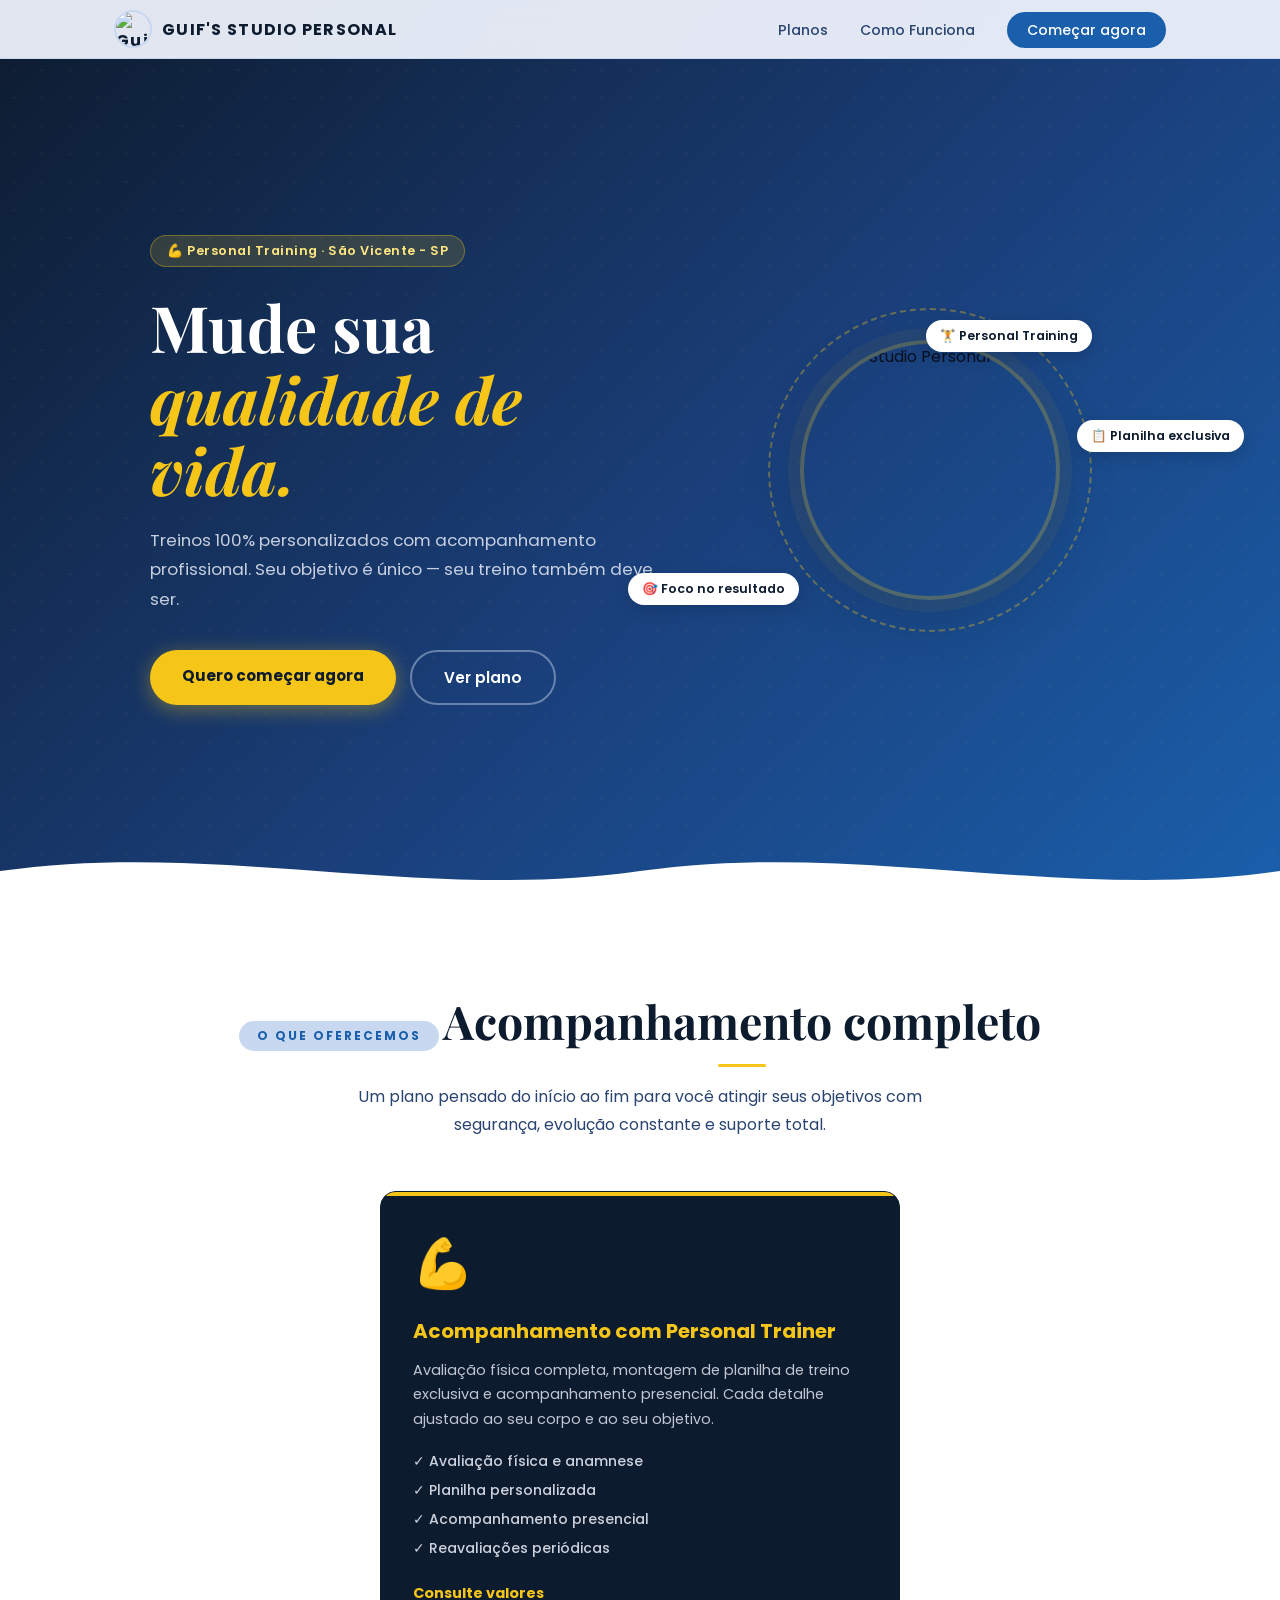
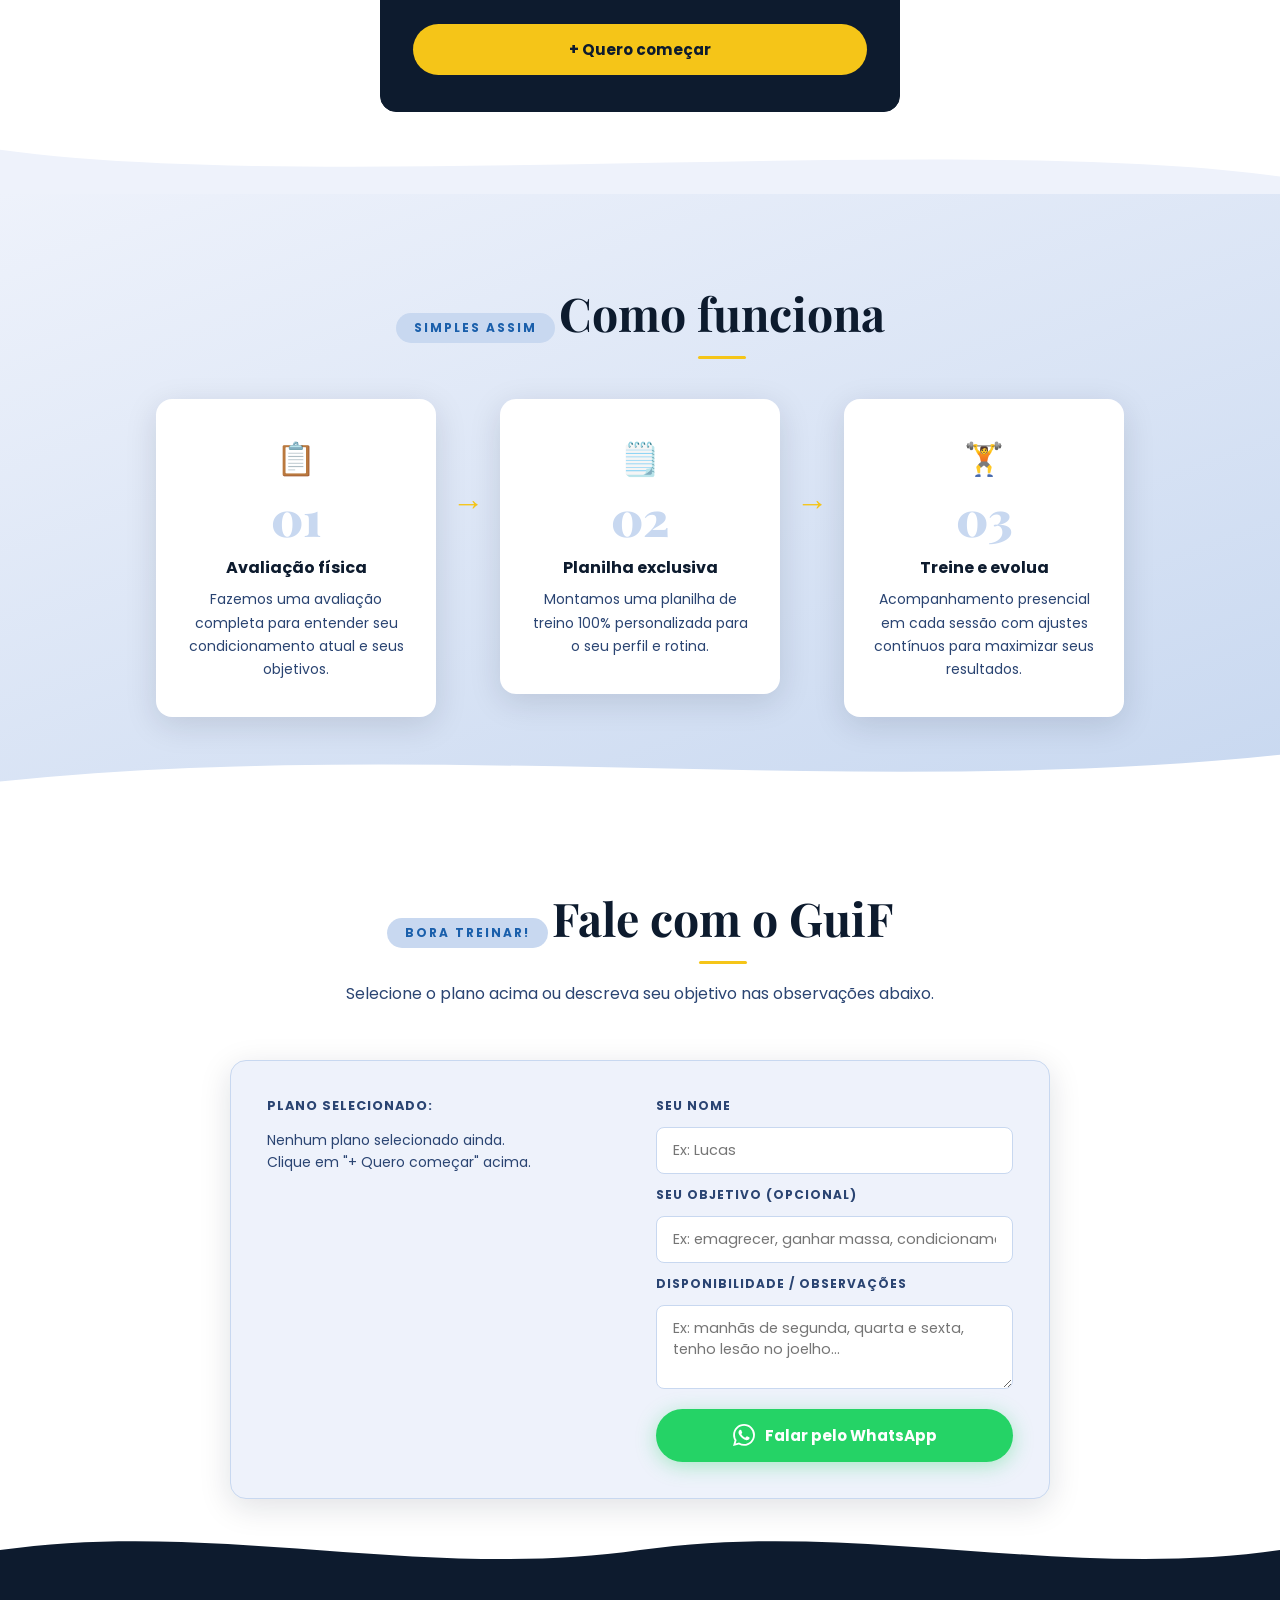
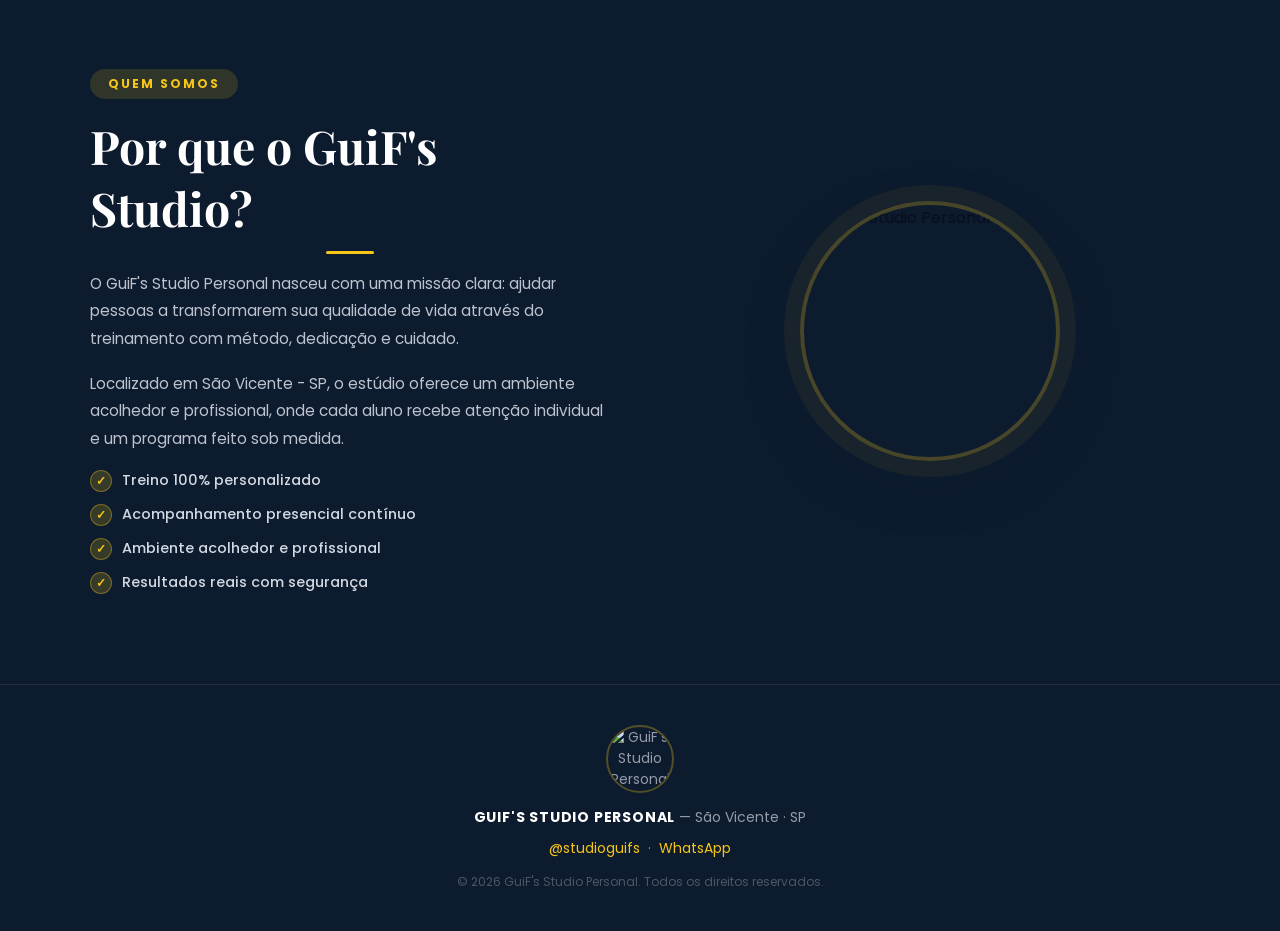
==== guifs studio personal/index.html @ 2c107b4f "Inicio do Projeto" ====
<!DOCTYPE html>
<html lang="pt-BR">
<head>
  <meta charset="UTF-8" />
  <meta name="viewport" content="width=device-width, initial-scale=1.0" />
  <title>GuiF's Studio Personal — Mude sua qualidade de vida</title>
  <link rel="icon" href="../favicon.svg" type="image/svg+xml" />
  <link rel="stylesheet" href="style.css" />
  <link rel="preconnect" href="https://fonts.googleapis.com" />
  <link rel="preconnect" href="https://fonts.gstatic.com" crossorigin />
  <link href="https://fonts.googleapis.com/css2?family=Playfair+Display:ital,wght@0,700;0,900;1,700&family=Poppins:wght@300;400;500;600;700&display=swap" rel="stylesheet" />
</head>
<body>

  <!-- NAV -->
  <nav id="navbar">
    <div class="nav-inner">
      <a href="#hero" class="logo">
        <img src="logo.png" alt="GuiF's Studio Personal" class="logo-img" />
        GUIF'S STUDIO PERSONAL
      </a>
      <ul class="nav-links" id="nav-links">
        <li><a href="#planos"     onclick="closeNav()">Planos</a></li>
        <li><a href="#como-pedir" onclick="closeNav()">Como Funciona</a></li>
        <li><a href="#pedido"     onclick="closeNav()" class="nav-cta">Começar agora</a></li>
      </ul>
      <button class="hamburger" id="hamburger" onclick="toggleNav()" aria-label="Menu">
        <span></span><span></span><span></span>
      </button>
    </div>
  </nav>
  <div class="nav-overlay" id="nav-overlay" onclick="closeNav()"></div>

  <!-- HERO -->
  <section id="hero">
    <div class="hero-dots"></div>
    <div class="hero-content">
      <span class="hero-badge">💪 Personal Training · São Vicente - SP</span>
      <h1>Mude sua<br/><em>qualidade de vida.</em></h1>
      <p>Treinos 100% personalizados com acompanhamento profissional. Seu objetivo é único — seu treino também deve ser.</p>
      <div class="hero-btns">
        <a href="#pedido" class="btn-primary">Quero começar agora</a>
        <a href="#planos" class="btn-secondary">Ver plano</a>
      </div>
    </div>
    <div class="hero-visual">
      <div class="hero-logo-wrap">
        <div class="hero-logo-ring"></div>
        <img src="logo.png" alt="GuiF's Studio Personal" class="hero-logo" />
        <span class="float-tag f1">🏋️ Personal Training</span>
        <span class="float-tag f2">📋 Planilha exclusiva</span>
        <span class="float-tag f3">🎯 Foco no resultado</span>
      </div>
    </div>
    <div class="section-wave">
      <svg viewBox="0 0 1440 70" preserveAspectRatio="none" xmlns="http://www.w3.org/2000/svg">
        <path d="M0,35 C240,0 480,70 720,35 C960,0 1200,70 1440,35 L1440,70 L0,70 Z" fill="#ffffff"/>
      </svg>
    </div>
  </section>

  <!-- PLANO -->
  <section id="planos">
    <div class="section-inner">
      <span class="section-label reveal">O que oferecemos</span>
      <h2 class="reveal">Acompanhamento completo</h2>
      <p class="section-sub reveal">Um plano pensado do início ao fim para você atingir seus objetivos com segurança, evolução constante e suporte total.</p>
      <div class="cards-grid">

        <div class="flavor-card destaque reveal" data-plano="Acompanhamento com Personal Trainer">
          <div class="card-icon">💪</div>
          <h3>Acompanhamento com Personal Trainer</h3>
          <p>Avaliação física completa, montagem de planilha de treino exclusiva e acompanhamento presencial. Cada detalhe ajustado ao seu corpo e ao seu objetivo.</p>
          <ul class="card-features">
            <li>✓ Avaliação física e anamnese</li>
            <li>✓ Planilha personalizada</li>
            <li>✓ Acompanhamento presencial</li>
            <li>✓ Reavaliações periódicas</li>
          </ul>
          <span class="price">Consulte valores</span>
          <button class="add-to-order" onclick="addPlano('Acompanhamento com Personal Trainer')">+ Quero começar</button>
        </div>

      </div>
    </div>
    <div class="section-wave">
      <svg viewBox="0 0 1440 70" preserveAspectRatio="none" xmlns="http://www.w3.org/2000/svg">
        <path d="M0,20 C360,70 1080,0 1440,50 L1440,70 L0,70 Z" fill="#eef2fb"/>
      </svg>
    </div>
  </section>

  <!-- COMO FUNCIONA -->
  <section id="como-pedir">
    <div class="section-inner">
      <span class="section-label reveal">Simples assim</span>
      <h2 class="reveal">Como funciona</h2>
      <div class="steps">
        <div class="step reveal">
          <div class="step-emoji">📋</div>
          <div class="step-number">01</div>
          <h4>Avaliação física</h4>
          <p>Fazemos uma avaliação completa para entender seu condicionamento atual e seus objetivos.</p>
        </div>
        <div class="step-arrow reveal">→</div>
        <div class="step reveal">
          <div class="step-emoji">🗒️</div>
          <div class="step-number">02</div>
          <h4>Planilha exclusiva</h4>
          <p>Montamos uma planilha de treino 100% personalizada para o seu perfil e rotina.</p>
        </div>
        <div class="step-arrow reveal">→</div>
        <div class="step reveal">
          <div class="step-emoji">🏋️</div>
          <div class="step-number">03</div>
          <h4>Treine e evolua</h4>
          <p>Acompanhamento presencial em cada sessão com ajustes contínuos para maximizar seus resultados.</p>
        </div>
      </div>
    </div>
    <div class="section-wave">
      <svg viewBox="0 0 1440 70" preserveAspectRatio="none" xmlns="http://www.w3.org/2000/svg">
        <path d="M0,50 C480,0 960,70 1440,20 L1440,70 L0,70 Z" fill="#ffffff"/>
      </svg>
    </div>
  </section>

  <!-- AGENDAMENTO -->
  <section id="pedido">
    <div class="section-inner">
      <span class="section-label reveal">Bora treinar!</span>
      <h2 class="reveal">Fale com o GuiF</h2>
      <p class="section-sub reveal">Selecione o plano acima ou descreva seu objetivo nas observações abaixo.</p>

      <div class="order-box reveal">
        <div id="order-list-wrap">
          <h4>Plano selecionado:</h4>
          <ul id="order-list">
            <li class="empty-msg">Nenhum plano selecionado ainda.<br/>Clique em "+ Quero começar" acima.</li>
          </ul>
          <button id="clear-order" onclick="clearOrder()" style="display:none;">🗑 Limpar seleção</button>
        </div>

        <div class="order-form">
          <label for="customer-name">Seu nome</label>
          <input type="text" id="customer-name" placeholder="Ex: Lucas" />

          <label for="objetivo-info">Seu objetivo (opcional)</label>
          <input type="text" id="objetivo-info" placeholder="Ex: emagrecer, ganhar massa, condicionamento…" />

          <label for="obs">Disponibilidade / Observações</label>
          <textarea id="obs" placeholder="Ex: manhãs de segunda, quarta e sexta, tenho lesão no joelho…"></textarea>

          <button class="btn-whatsapp" onclick="sendWhatsApp()">
            <svg viewBox="0 0 24 24" fill="currentColor" width="22" height="22"><path d="M17.472 14.382c-.297-.149-1.758-.867-2.03-.967-.273-.099-.471-.148-.67.15-.197.297-.767.966-.94 1.164-.173.199-.347.223-.644.075-.297-.15-1.255-.463-2.39-1.475-.883-.788-1.48-1.761-1.653-2.059-.173-.297-.018-.458.13-.606.134-.133.298-.347.446-.52.149-.174.198-.298.298-.497.099-.198.05-.371-.025-.52-.075-.149-.669-1.612-.916-2.207-.242-.579-.487-.5-.669-.51-.173-.008-.371-.01-.57-.01-.198 0-.52.074-.792.372-.272.297-1.04 1.016-1.04 2.479 0 1.462 1.065 2.875 1.213 3.074.149.198 2.096 3.2 5.077 4.487.709.306 1.262.489 1.694.625.712.227 1.36.195 1.871.118.571-.085 1.758-.719 2.006-1.413.248-.694.248-1.289.173-1.413-.074-.124-.272-.198-.57-.347m-5.421 7.403h-.004a9.87 9.87 0 01-5.031-1.378l-.361-.214-3.741.982.998-3.648-.235-.374a9.86 9.86 0 01-1.51-5.26c.001-5.45 4.436-9.884 9.888-9.884 2.64 0 5.122 1.03 6.988 2.898a9.825 9.825 0 012.893 6.994c-.003 5.45-4.437 9.884-9.885 9.884m8.413-18.297A11.815 11.815 0 0012.05 0C5.495 0 .16 5.335.157 11.892c0 2.096.547 4.142 1.588 5.945L.057 24l6.305-1.654a11.882 11.882 0 005.683 1.448h.005c6.554 0 11.89-5.335 11.893-11.893a11.821 11.821 0 00-3.48-8.413z"/></svg>
            Falar pelo WhatsApp
          </button>
        </div>
      </div>
    </div>
    <div class="section-wave">
      <svg viewBox="0 0 1440 70" preserveAspectRatio="none" xmlns="http://www.w3.org/2000/svg">
        <path d="M0,35 C240,0 480,70 720,35 C960,0 1200,70 1440,35 L1440,70 L0,70 Z" fill="#0d1b2e"/>
      </svg>
    </div>
  </section>

  <!-- SOBRE -->
  <section id="sobre">
    <div class="section-inner sobre-grid">
      <div class="sobre-text reveal">
        <span class="section-label">Quem somos</span>
        <h2>Por que o GuiF's Studio?</h2>
        <p>O GuiF's Studio Personal nasceu com uma missão clara: ajudar pessoas a transformarem sua qualidade de vida através do treinamento com método, dedicação e cuidado.</p>
        <p>Localizado em São Vicente - SP, o estúdio oferece um ambiente acolhedor e profissional, onde cada aluno recebe atenção individual e um programa feito sob medida.</p>
        <ul class="vantagens">
          <li><span class="check">✓</span> Treino 100% personalizado</li>
          <li><span class="check">✓</span> Acompanhamento presencial contínuo</li>
          <li><span class="check">✓</span> Ambiente acolhedor e profissional</li>
          <li><span class="check">✓</span> Resultados reais com segurança</li>
        </ul>
      </div>
      <div class="sobre-visual reveal">
        <img src="logo.png" alt="GuiF's Studio Personal" class="sobre-logo" />
      </div>
    </div>
  </section>

  <!-- FOOTER -->
  <footer>
    <img src="logo.png" alt="GuiF's Studio Personal" class="footer-logo" />
    <p><strong>GUIF'S STUDIO PERSONAL</strong> — São Vicente · SP</p>
    <p>
      <a href="https://instagram.com/studioguifs" target="_blank">@studioguifs</a>
      &nbsp;·&nbsp;
      <a href="https://wa.me/5513991690440" target="_blank">WhatsApp</a>
    </p>
    <p class="footer-tiny">© 2026 GuiF's Studio Personal. Todos os direitos reservados.</p>
  </footer>

  <!-- TOAST -->
  <div id="toast" class="toast"></div>

  <!-- FLOATING WHATSAPP -->
  <a class="fab-whatsapp" href="https://wa.me/5513991690440" target="_blank" id="fab" aria-label="Fale pelo WhatsApp">
    <svg viewBox="0 0 24 24" fill="currentColor" width="28" height="28"><path d="M17.472 14.382c-.297-.149-1.758-.867-2.03-.967-.273-.099-.471-.148-.67.15-.197.297-.767.966-.94 1.164-.173.199-.347.223-.644.075-.297-.15-1.255-.463-2.39-1.475-.883-.788-1.48-1.761-1.653-2.059-.173-.297-.018-.458.13-.606.134-.133.298-.347.446-.52.149-.174.198-.298.298-.497.099-.198.05-.371-.025-.52-.075-.149-.669-1.612-.916-2.207-.242-.579-.487-.5-.669-.51-.173-.008-.371-.01-.57-.01-.198 0-.52.074-.792.372-.272.297-1.04 1.016-1.04 2.479 0 1.462 1.065 2.875 1.213 3.074.149.198 2.096 3.2 5.077 4.487.709.306 1.262.489 1.694.625.712.227 1.36.195 1.871.118.571-.085 1.758-.719 2.006-1.413.248-.694.248-1.289.173-1.413-.074-.124-.272-.198-.57-.347m-5.421 7.403h-.004a9.87 9.87 0 01-5.031-1.378l-.361-.214-3.741.982.998-3.648-.235-.374a9.86 9.86 0 01-1.51-5.26c.001-5.45 4.436-9.884 9.888-9.884 2.64 0 5.122 1.03 6.988 2.898a9.825 9.825 0 012.893 6.994c-.003 5.45-4.437 9.884-9.885 9.884m8.413-18.297A11.815 11.815 0 0012.05 0C5.495 0 .16 5.335.157 11.892c0 2.096.547 4.142 1.588 5.945L.057 24l6.305-1.654a11.882 11.882 0 005.683 1.448h.005c6.554 0 11.89-5.335 11.893-11.893a11.821 11.821 0 00-3.48-8.413z"/></svg>
    <span>Começar agora</span>
  </a>

  <script src="script.js"></script>
</body>
</html>
---- guifs studio personal/style.css ----
/* ===== RESET & BASE ===== */
*, *::before, *::after { box-sizing: border-box; margin: 0; padding: 0; }

:root {
  /* Paleta GuiF's Studio Personal — navy escuro + azul médio + dourado */
  --brand-dark:   #0d1b2e;
  --brand-mid:    #1a5fab;
  --brand-light:  #2e82d4;
  --caramel:      #f5c518;   /* dourado/amarelo do logo */
  --sand:         #c8d8f0;
  --sand-light:   #eef2fb;
  --sand-warm:    #b0c8e8;
  --white:        #ffffff;
  --text:         #080f1e;
  --text-soft:    #2a4472;
  --gold:         #f5c518;

  --radius:       16px;
  --radius-sm:    8px;
  --shadow:       0 8px 32px rgba(13,27,46,.13);
  --shadow-hover: 0 20px 56px rgba(13,27,46,.22);
  --transition:   .25s ease;
}

html { scroll-behavior: smooth; }

body {
  font-family: 'Poppins', sans-serif;
  background: var(--sand-light);
  color: var(--text);
  overflow-x: hidden;
}

::-webkit-scrollbar { width: 6px; }
::-webkit-scrollbar-track { background: var(--sand); }
::-webkit-scrollbar-thumb { background: var(--brand-mid); border-radius: 99px; }

/* ===== SCROLL REVEAL ===== */
.reveal {
  opacity: 0;
  transform: translateY(28px);
  transition: opacity .65s ease, transform .65s ease;
}
.reveal.visible { opacity: 1; transform: translateY(0); }

/* ===== NAV ===== */
#navbar {
  position: fixed; top: 0; left: 0; right: 0; z-index: 200;
  background: rgba(238,242,251,.95);
  backdrop-filter: blur(14px);
  border-bottom: 1px solid var(--sand);
  transition: box-shadow var(--transition);
}
#navbar.scrolled { box-shadow: var(--shadow); }
.nav-inner {
  max-width: 1100px; margin: 0 auto;
  padding: 10px 24px;
  display: flex; align-items: center; justify-content: space-between;
}
.logo {
  font-family: 'Poppins', sans-serif;
  font-size: 1rem; font-weight: 700; letter-spacing: .08em;
  color: var(--brand-dark); text-decoration: none;
  display: flex; align-items: center; gap: 10px;
}
.logo-img {
  width: 38px; height: 38px; border-radius: 50%; object-fit: cover;
  border: 2px solid var(--sand); flex-shrink: 0;
}
.nav-links {
  list-style: none; display: flex; gap: 32px; align-items: center;
}
.nav-links a {
  text-decoration: none; color: var(--text-soft);
  font-size: .88rem; font-weight: 500;
  transition: color var(--transition);
}
.nav-links a:hover { color: var(--brand-dark); }
.nav-cta {
  background: var(--brand-mid) !important;
  color: var(--white) !important;
  padding: 8px 20px; border-radius: 99px;
  transition: background var(--transition) !important;
}
.nav-cta:hover { background: var(--brand-dark) !important; }

.hamburger {
  display: none; flex-direction: column; gap: 5px;
  background: none; border: none; cursor: pointer; padding: 4px;
}
.hamburger span {
  display: block; width: 24px; height: 2px;
  background: var(--brand-dark); border-radius: 2px;
  transition: transform .3s ease, opacity .3s ease;
}
.nav-open .hamburger span:nth-child(1) { transform: translateY(7px) rotate(45deg); }
.nav-open .hamburger span:nth-child(2) { opacity: 0; }
.nav-open .hamburger span:nth-child(3) { transform: translateY(-7px) rotate(-45deg); }

.nav-overlay {
  display: none; position: fixed; inset: 0; z-index: 150;
  background: rgba(13,27,46,.45); backdrop-filter: blur(2px);
}
.nav-open .nav-overlay { display: block; }

@media (max-width: 680px) {
  .hamburger { display: flex; }
  .nav-links {
    position: fixed; top: 62px; right: 0; bottom: 0;
    width: min(280px, 80vw);
    background: var(--sand-light);
    flex-direction: column; gap: 0; align-items: stretch;
    padding: 16px 0; z-index: 160;
    transform: translateX(100%);
    transition: transform .3s ease;
    box-shadow: -8px 0 32px rgba(13,27,46,.18);
  }
  .nav-open .nav-links { transform: translateX(0); }
  .nav-links li a {
    display: block; padding: 16px 28px;
    border-bottom: 1px solid var(--sand); font-size: 1rem;
  }
  .nav-links li:last-child a {
    margin: 16px 24px 0; border-bottom: none;
    border-radius: 99px; text-align: center; padding: 12px 20px;
  }
}

/* ===== HERO ===== */
#hero {
  position: relative; min-height: 100vh;
  background: linear-gradient(135deg, var(--brand-dark) 0%, #1a3f7a 55%, #1a5fab 100%);
  display: flex; align-items: center; justify-content: center;
  padding: 120px 24px 90px; gap: 60px; flex-wrap: wrap;
}
.hero-dots {
  position: absolute; inset: 0; pointer-events: none;
  background-image: radial-gradient(circle, rgba(245,197,24,.07) 1px, transparent 1px);
  background-size: 28px 28px;
}

@keyframes hero-in-up    { from { opacity:0; transform:translateY(30px); } to { opacity:1; transform:translateY(0); } }
@keyframes hero-in-right { from { opacity:0; transform:translateX(30px); } to { opacity:1; transform:translateX(0); } }

.hero-badge      { animation: hero-in-up .6s ease forwards .2s;  opacity:0; }
.hero-content h1 { animation: hero-in-up .7s ease forwards .38s; opacity:0; }
.hero-content p  { animation: hero-in-up .6s ease forwards .55s; opacity:0; }
.hero-btns       { animation: hero-in-up .6s ease forwards .7s;  opacity:0; }
.hero-logo-wrap  { animation: hero-in-right .8s ease forwards .35s; opacity:0; }

.hero-content { flex: 1; min-width: 280px; max-width: 520px; position: relative; z-index: 1; }
.hero-badge {
  display: inline-block;
  background: rgba(245,197,24,.15);
  border: 1px solid rgba(245,197,24,.35);
  color: #ffe680; font-size: .8rem; font-weight: 600;
  padding: 6px 16px; border-radius: 99px; margin-bottom: 24px; letter-spacing: .5px;
}
.hero-content h1 {
  font-family: 'Playfair Display', serif;
  font-size: clamp(2.6rem, 5vw, 4rem);
  line-height: 1.12; color: var(--white); margin-bottom: 20px;
}
.hero-content h1 em { font-style: italic; color: var(--caramel); }
.hero-content p {
  color: rgba(238,242,251,.82);
  font-size: 1.05rem; line-height: 1.75; margin-bottom: 36px;
}
.hero-btns { display: flex; flex-wrap: wrap; gap: 14px; }

.btn-primary, .btn-secondary {
  display: inline-block; padding: 14px 32px; border-radius: 99px;
  font-size: .95rem; font-weight: 600; text-decoration: none;
  cursor: pointer; transition: transform var(--transition), box-shadow var(--transition);
  white-space: nowrap;
}
.btn-primary {
  background: var(--caramel); color: var(--brand-dark);
  box-shadow: 0 4px 20px rgba(245,197,24,.4); font-weight: 700;
}
.btn-primary:hover { transform: translateY(-3px); box-shadow: 0 8px 28px rgba(245,197,24,.55); }
.btn-secondary {
  background: transparent; color: var(--white);
  border: 2px solid rgba(200,216,240,.45);
}
.btn-secondary:hover { background: rgba(200,216,240,.1); transform: translateY(-3px); }

.hero-visual { flex: 1; min-width: 260px; max-width: 400px; display: flex; justify-content: center; position: relative; z-index: 1; }
.hero-logo-wrap {
  position: relative; width: 300px; height: 300px;
  display: flex; align-items: center; justify-content: center;
}
.hero-logo-ring {
  position: absolute; inset: -12px; border-radius: 50%;
  border: 2px dashed rgba(245,197,24,.35);
  animation: spin-slow 20s linear infinite;
}
@keyframes spin-slow { to { transform: rotate(360deg); } }
.hero-logo {
  width: 260px; height: 260px; border-radius: 50%; object-fit: cover;
  border: 4px solid rgba(245,197,24,.25);
  box-shadow: 0 0 0 12px rgba(245,197,24,.05), var(--shadow-hover);
  animation: pulse-logo 4s ease-in-out infinite;
}
@keyframes pulse-logo {
  0%,100% { box-shadow: 0 0 0 12px rgba(245,197,24,.05), var(--shadow-hover); }
  50%      { box-shadow: 0 0 0 22px rgba(245,197,24,.10), var(--shadow-hover); }
}
.float-tag {
  position: absolute; background: var(--white);
  padding: 7px 14px; border-radius: 99px;
  font-size: .78rem; font-weight: 600; color: var(--brand-dark);
  box-shadow: 0 4px 16px rgba(0,0,0,.15); white-space: nowrap;
}
.f1 { top: 0px;     right: -12px;  animation: float 3s ease-in-out infinite; }
.f2 { top: 100px;   right: -164px; animation: float 3s ease-in-out infinite .8s; }
.f3 { bottom: 15px; left: -152px;  animation: float 3s ease-in-out infinite 1.6s; }
@keyframes float {
  0%,100% { transform: translateY(0); }
  50%      { transform: translateY(-8px); }
}

/* ===== WAVE ===== */
.section-wave {
  position: absolute; bottom: -2px; left: 0; right: 0;
  line-height: 0; z-index: 2; pointer-events: none;
}
.section-wave svg { display: block; width: 100%; height: calc(100% + 2px); }
#hero, #planos, #como-pedir, #pedido { position: relative; padding-bottom: 80px; }

/* ===== SECTION COMMONS ===== */
section { padding: 90px 24px; }
#hero { padding-top: 120px; }
.section-inner { max-width: 1100px; margin: 0 auto; text-align: center; }
.section-label {
  display: inline-block;
  background: var(--sand); color: var(--brand-mid);
  font-size: .75rem; font-weight: 700; letter-spacing: 2px;
  text-transform: uppercase; padding: 6px 18px;
  border-radius: 99px; margin-bottom: 16px;
}
.section-inner h2 {
  font-family: 'Playfair Display', serif;
  font-size: clamp(1.9rem, 4vw, 2.9rem);
  color: var(--brand-dark); margin-bottom: 16px; display: inline-block;
}
.section-inner h2::after {
  content: ''; display: block; height: 3px; width: 48px;
  background: var(--caramel); border-radius: 2px; margin: 12px auto 0;
}
.section-sub {
  color: var(--text-soft); font-size: 1rem;
  max-width: 600px; margin: 0 auto 52px; line-height: 1.75;
}

/* ===== PLANOS ===== */
#planos { background: var(--white); }

/* grid centralizado para card único */
.cards-grid {
  display: grid;
  grid-template-columns: min(100%, 520px);
  justify-content: center;
  gap: 24px; text-align: left;
}

.flavor-card {
  background: var(--sand-light);
  border: 1.5px solid var(--sand);
  border-radius: var(--radius);
  padding: 36px 32px; position: relative;
  transition: transform var(--transition), box-shadow var(--transition);
  cursor: default; overflow: hidden;
}
.flavor-card::before {
  content: ''; position: absolute; top: 0; left: 0; right: 0; height: 4px;
  background: var(--brand-mid);
  border-radius: var(--radius) var(--radius) 0 0;
}
.flavor-card:hover { transform: translateY(-5px); box-shadow: var(--shadow-hover); }

/* card destaque (único) */
.flavor-card.destaque {
  background: var(--brand-dark); color: var(--white);
  border-color: var(--brand-dark);
}
.flavor-card.destaque::before { background: var(--caramel); }
.flavor-card.destaque h3 { color: var(--caramel); }
.flavor-card.destaque p  { color: rgba(238,242,251,.8); }

.card-icon { font-size: 3rem; margin-bottom: 16px; display: block; }
.flavor-card h3 {
  font-size: 1.25rem; font-weight: 700;
  color: var(--brand-dark); margin-bottom: 12px;
}
.flavor-card p  { font-size: .9rem; color: var(--text-soft); line-height: 1.7; margin-bottom: 20px; }

.card-features {
  list-style: none; display: flex; flex-direction: column; gap: 8px;
  margin-bottom: 24px;
}
.card-features li {
  font-size: .875rem; font-weight: 500;
  color: rgba(238,242,251,.85);
  display: flex; align-items: center; gap: 8px;
}

.price {
  display: block; font-size: .9rem; font-weight: 700;
  color: var(--caramel); margin-bottom: 20px;
}
.add-to-order {
  background: var(--caramel); color: var(--brand-dark);
  border: none; border-radius: 99px;
  padding: 14px 28px; font-size: .95rem; font-weight: 700;
  cursor: pointer; width: 100%;
  transition: background var(--transition), transform var(--transition);
  font-family: 'Poppins', sans-serif;
}
.add-to-order:hover { background: #e0b310; transform: scale(1.02); }

/* ===== COMO FUNCIONA ===== */
#como-pedir {
  background: linear-gradient(160deg, var(--sand-light) 0%, var(--sand) 100%);
}
.steps {
  display: flex; align-items: flex-start; justify-content: center;
  gap: 16px; flex-wrap: wrap; margin-top: 24px;
}
.step {
  background: var(--white); border-radius: var(--radius);
  padding: 36px 28px; flex: 1; min-width: 200px; max-width: 280px;
  text-align: center; box-shadow: var(--shadow);
  transition: transform var(--transition), box-shadow var(--transition);
}
.step:hover { transform: translateY(-4px); box-shadow: var(--shadow-hover); }
.step-emoji  { font-size: 2rem; margin-bottom: 10px; }
.step-number {
  font-family: 'Playfair Display', serif;
  font-size: 3rem; font-weight: 900;
  color: var(--sand); line-height: 1; margin-bottom: 14px;
}
.step h4 { font-size: 1rem; font-weight: 700; color: var(--brand-dark); margin-bottom: 8px; }
.step p  { font-size: .875rem; color: var(--text-soft); line-height: 1.65; }
.step-arrow { font-size: 2rem; color: var(--caramel); margin-top: 80px; flex-shrink: 0; }
@media (max-width: 860px) {
  .steps { flex-direction: column; align-items: center; }
  .step  { width: 100%; max-width: 100%; }
  .step-arrow { margin: 0; transform: rotate(90deg); }
  .step-arrow.reveal { transform: translateY(28px) rotate(90deg); }
  .step-arrow.reveal.visible { transform: translateY(0) rotate(90deg); }
}

/* ===== AGENDAMENTO ===== */
#pedido { background: var(--white); }
.order-box {
  display: grid; grid-template-columns: 1fr 1fr;
  gap: 32px; text-align: left;
  background: var(--sand-light);
  border: 1.5px solid var(--sand);
  border-radius: var(--radius);
  padding: 36px; max-width: 820px; margin: 0 auto;
  box-shadow: var(--shadow);
}
@media (max-width: 680px) { .order-box { grid-template-columns: 1fr; padding: 24px; } }

#order-list-wrap h4 {
  font-size: .8rem; font-weight: 700; text-transform: uppercase;
  letter-spacing: 1px; color: var(--text-soft); margin-bottom: 14px;
}
#order-list { list-style: none; min-height: 80px; display: flex; flex-direction: column; gap: 8px; }
#order-list li.order-item {
  background: var(--white); border-radius: var(--radius-sm);
  padding: 9px 14px; font-size: .9rem; font-weight: 500; color: var(--brand-dark);
  display: flex; justify-content: space-between; align-items: center;
  border: 1px solid var(--sand);
}
#order-list li.order-item button {
  background: none; border: none; cursor: pointer;
  color: var(--brand-light); font-size: 1rem; line-height: 1; padding: 0 4px;
}
.empty-msg { color: var(--text-soft); font-size: .875rem; line-height: 1.6; }
#clear-order {
  background: none; border: 1px solid var(--sand);
  border-radius: 99px; padding: 6px 14px;
  font-size: .78rem; font-weight: 600; color: var(--text-soft);
  cursor: pointer; margin-top: 12px;
  transition: all var(--transition); font-family: 'Poppins', sans-serif;
}
#clear-order:hover { border-color: var(--caramel); color: var(--caramel); }

.order-form { display: flex; flex-direction: column; gap: 12px; }
.order-form label {
  font-size: .75rem; font-weight: 700; text-transform: uppercase;
  letter-spacing: 1px; color: var(--text-soft);
}
.order-form input, .order-form textarea {
  width: 100%; padding: 12px 16px;
  border: 1.5px solid var(--sand); border-radius: var(--radius-sm);
  background: var(--white); font-family: 'Poppins', sans-serif;
  font-size: .9rem; color: var(--text);
  transition: border-color var(--transition); resize: vertical;
}
.order-form input:focus,
.order-form textarea:focus { outline: none; border-color: var(--brand-mid); }
.order-form textarea { min-height: 84px; }
.btn-whatsapp {
  background: #25D366; color: var(--white);
  border: none; border-radius: 99px;
  padding: 15px 24px; font-size: .95rem; font-weight: 700;
  cursor: pointer; display: flex; align-items: center; justify-content: center; gap: 10px;
  margin-top: 8px; width: 100%;
  font-family: 'Poppins', sans-serif;
  box-shadow: 0 4px 20px rgba(37,211,102,.35);
  transition: background var(--transition), transform var(--transition), box-shadow var(--transition);
}
.btn-whatsapp:hover { background: #1ebe5d; transform: translateY(-2px); box-shadow: 0 8px 28px rgba(37,211,102,.45); }

/* ===== SOBRE ===== */
#sobre { background: var(--brand-dark); padding-bottom: 90px; }
.sobre-grid {
  display: grid; grid-template-columns: 1fr 1fr;
  gap: 60px; align-items: center; text-align: left;
}
@media (max-width: 680px) { .sobre-grid { grid-template-columns: 1fr; text-align: center; } }
#sobre .section-label { background: rgba(245,197,24,.15); color: var(--caramel); }
#sobre h2 { color: var(--white); }
#sobre h2::after { background: var(--caramel); }
.sobre-text p { color: rgba(238,242,251,.78); line-height: 1.8; margin-bottom: 18px; font-size: .95rem; }
.vantagens { list-style: none; display: flex; flex-direction: column; gap: 12px; margin-top: 8px; }
.vantagens li {
  color: rgba(238,242,251,.88); font-size: .9rem; font-weight: 500;
  display: flex; align-items: center; gap: 10px;
}
.check {
  display: inline-flex; align-items: center; justify-content: center;
  width: 22px; height: 22px; border-radius: 50%;
  background: rgba(245,197,24,.18); color: var(--caramel);
  font-size: .75rem; font-weight: 900; flex-shrink: 0;
  border: 1px solid rgba(245,197,24,.35);
}
.sobre-visual { display: flex; justify-content: center; }
.sobre-logo {
  width: 260px; height: 260px; border-radius: 50%; object-fit: cover;
  border: 4px solid rgba(245,197,24,.25);
  box-shadow: 0 0 0 16px rgba(245,197,24,.05), var(--shadow-hover);
}

/* ===== FOOTER ===== */
footer {
  background: var(--brand-dark);
  border-top: 1px solid rgba(200,216,240,.1);
  padding: 40px 24px; text-align: center;
  color: rgba(238,242,251,.6); font-size: .875rem;
  display: flex; flex-direction: column; align-items: center; gap: 10px;
}
.footer-logo {
  width: 68px; height: 68px; border-radius: 50%; object-fit: cover;
  border: 2px solid rgba(245,197,24,.3); margin-bottom: 4px;
}
footer strong { color: var(--white); letter-spacing: .8px; }
footer a { color: var(--caramel); text-decoration: none; transition: color var(--transition); }
footer a:hover { color: #ffe680; text-decoration: underline; }
.footer-tiny { font-size: .75rem; color: rgba(238,242,251,.28); margin-top: 4px; }

/* ===== TOAST ===== */
.toast {
  position: fixed; bottom: 100px; right: 24px; z-index: 999;
  background: var(--brand-dark); color: var(--white);
  padding: 14px 22px; border-radius: 99px;
  font-size: .875rem; font-weight: 600; box-shadow: var(--shadow-hover);
  opacity: 0; transform: translateY(16px);
  transition: opacity .3s ease, transform .3s ease; pointer-events: none;
}
.toast.show { opacity: 1; transform: translateY(0); }

/* ===== FLOATING WHATSAPP ===== */
.fab-whatsapp {
  position: fixed; bottom: 24px; right: 24px; z-index: 300;
  background: #25D366; color: var(--white);
  display: flex; align-items: center; gap: 10px;
  padding: 14px 22px; border-radius: 99px;
  text-decoration: none; font-weight: 700; font-size: .9rem;
  box-shadow: 0 6px 24px rgba(37,211,102,.45);
  opacity: 0; pointer-events: none;
  transform: translateY(20px) scale(.95);
  transition: opacity var(--transition), transform var(--transition), box-shadow var(--transition);
}
.fab-whatsapp.visible { opacity: 1; pointer-events: auto; transform: translateY(0) scale(1); }
.fab-whatsapp:hover { transform: translateY(-3px) scale(1.02); box-shadow: 0 10px 32px rgba(37,211,102,.55); }
@media (max-width: 480px) {
  .fab-whatsapp span { display: none; }
  .fab-whatsapp { padding: 14px; border-radius: 50%; }
}
@media (max-width: 900px) {
  .float-tag { display: none; }
  .hero-logo-wrap { width: 240px; height: 240px; }
  .hero-logo { width: 210px; height: 210px; }
}
@media (max-width: 620px) {
  .cards-grid { grid-template-columns: min(100%, 520px); justify-content: center; }
}
@media (max-width: 480px) {
  html { overflow-x: hidden; }
  #hero { flex-direction: column; text-align: center; padding-left: 16px; padding-right: 16px; }
  .hero-visual { display: none; }
  .hero-btns { justify-content: center; }
  .btn-primary, .btn-secondary { width: 100%; text-align: center; }
  .section-inner h2 { font-size: clamp(1.6rem, 7vw, 2rem); }
  section { padding-left: 16px; padding-right: 16px; }
  .order-box { padding: 20px; }
  .step { padding: 24px 18px; }
  .flavor-card { padding: 24px 20px; }
}
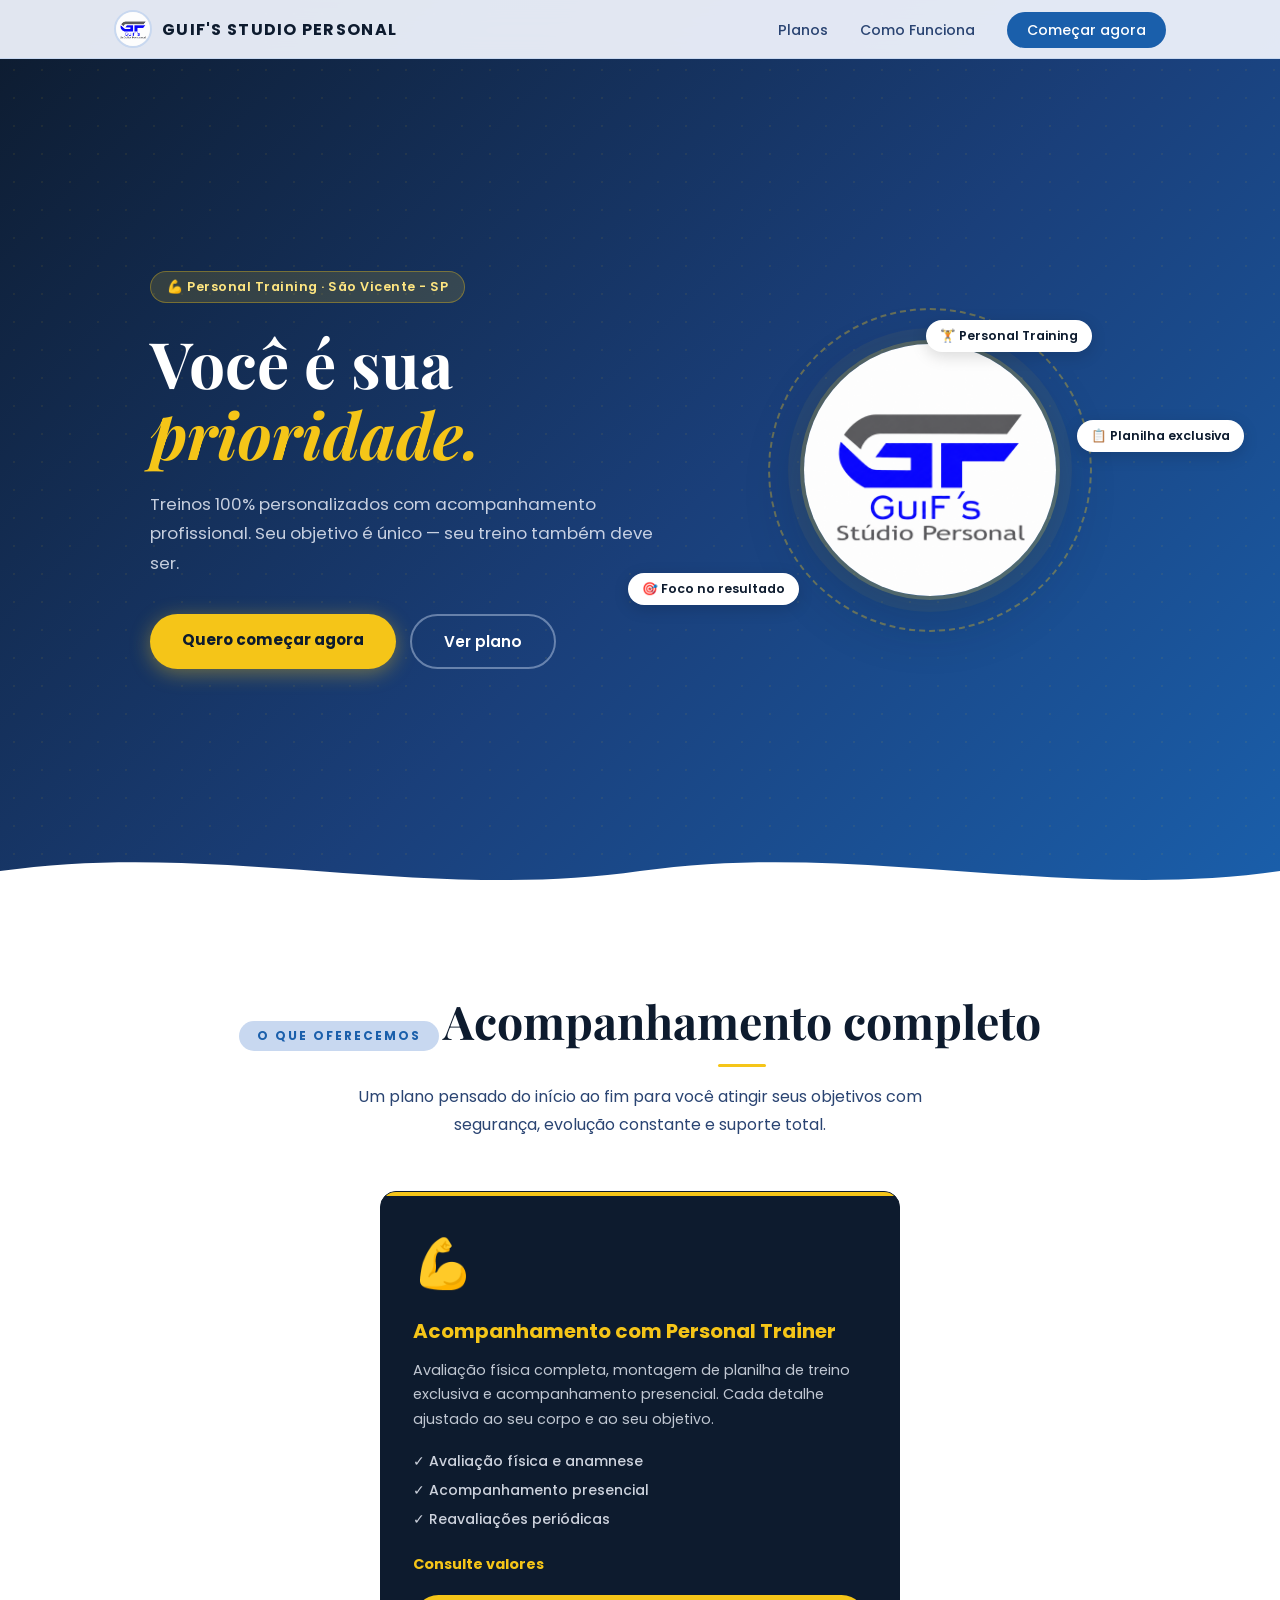
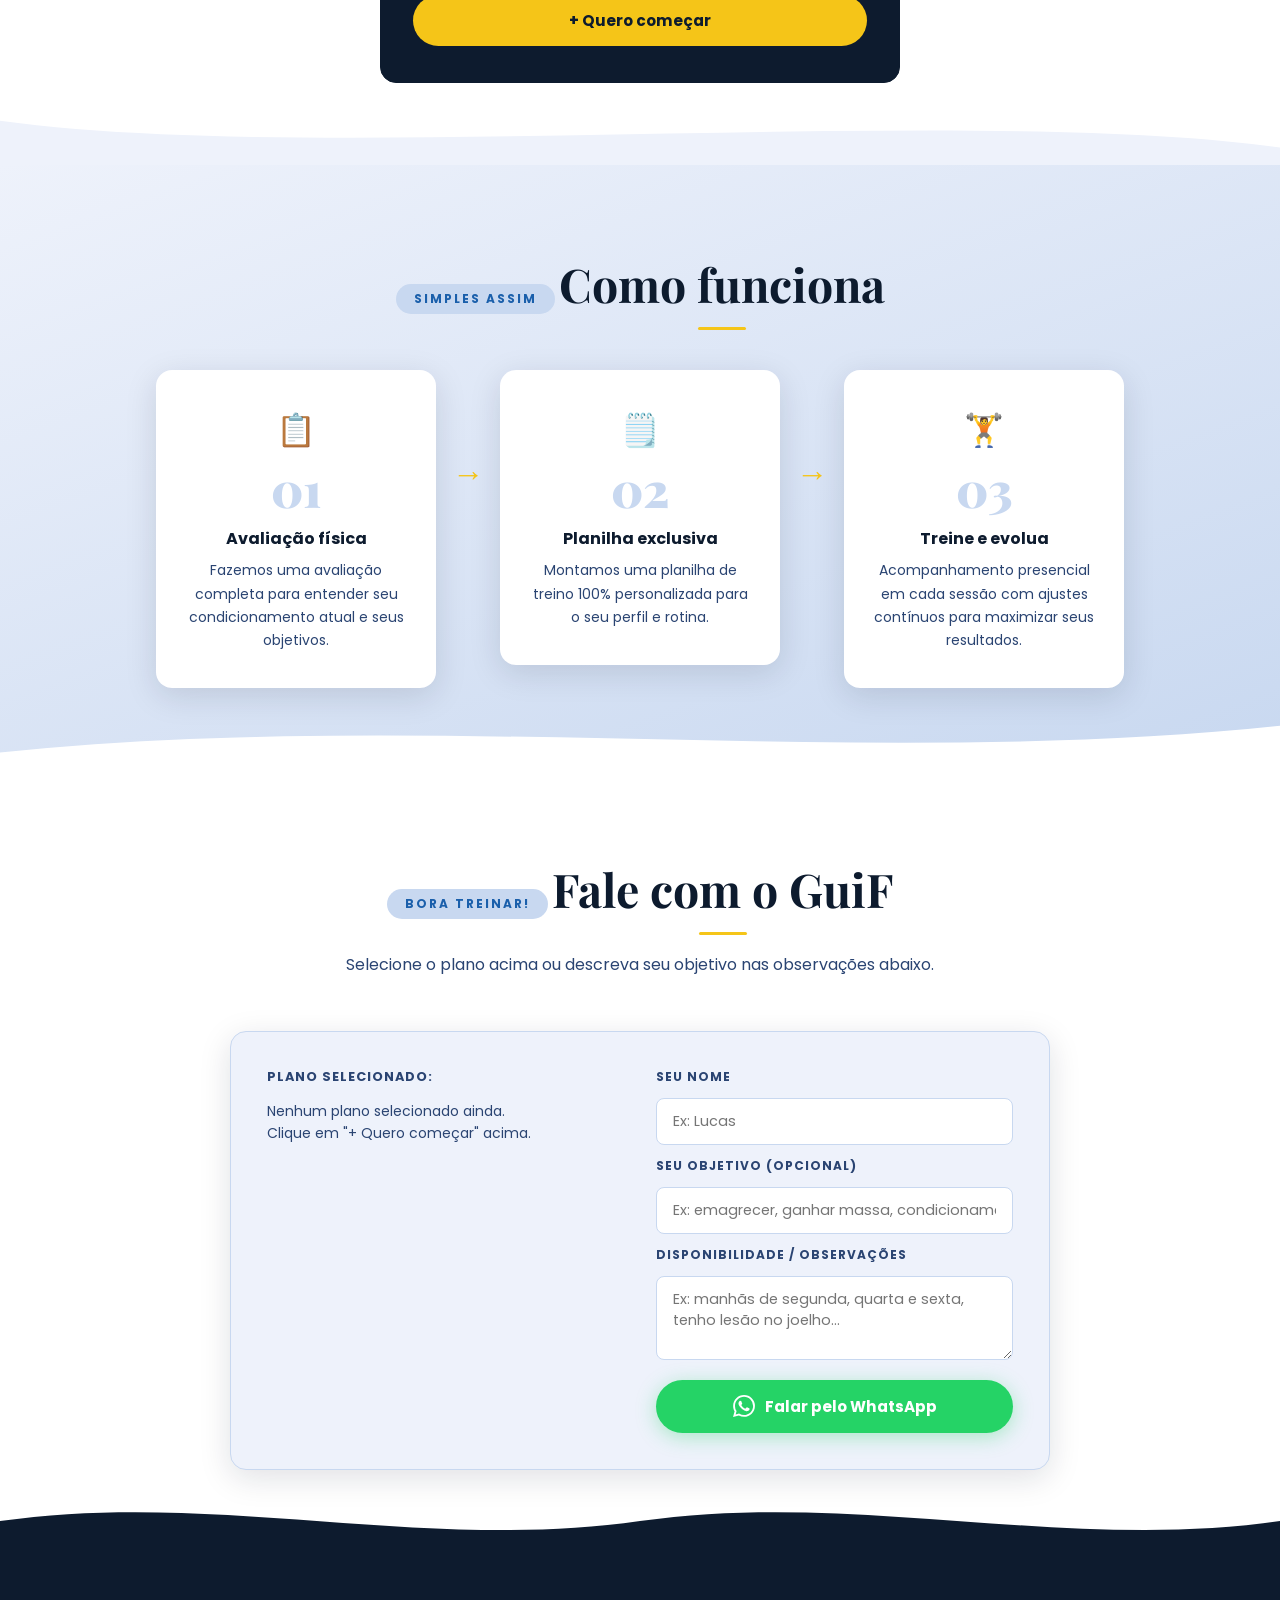
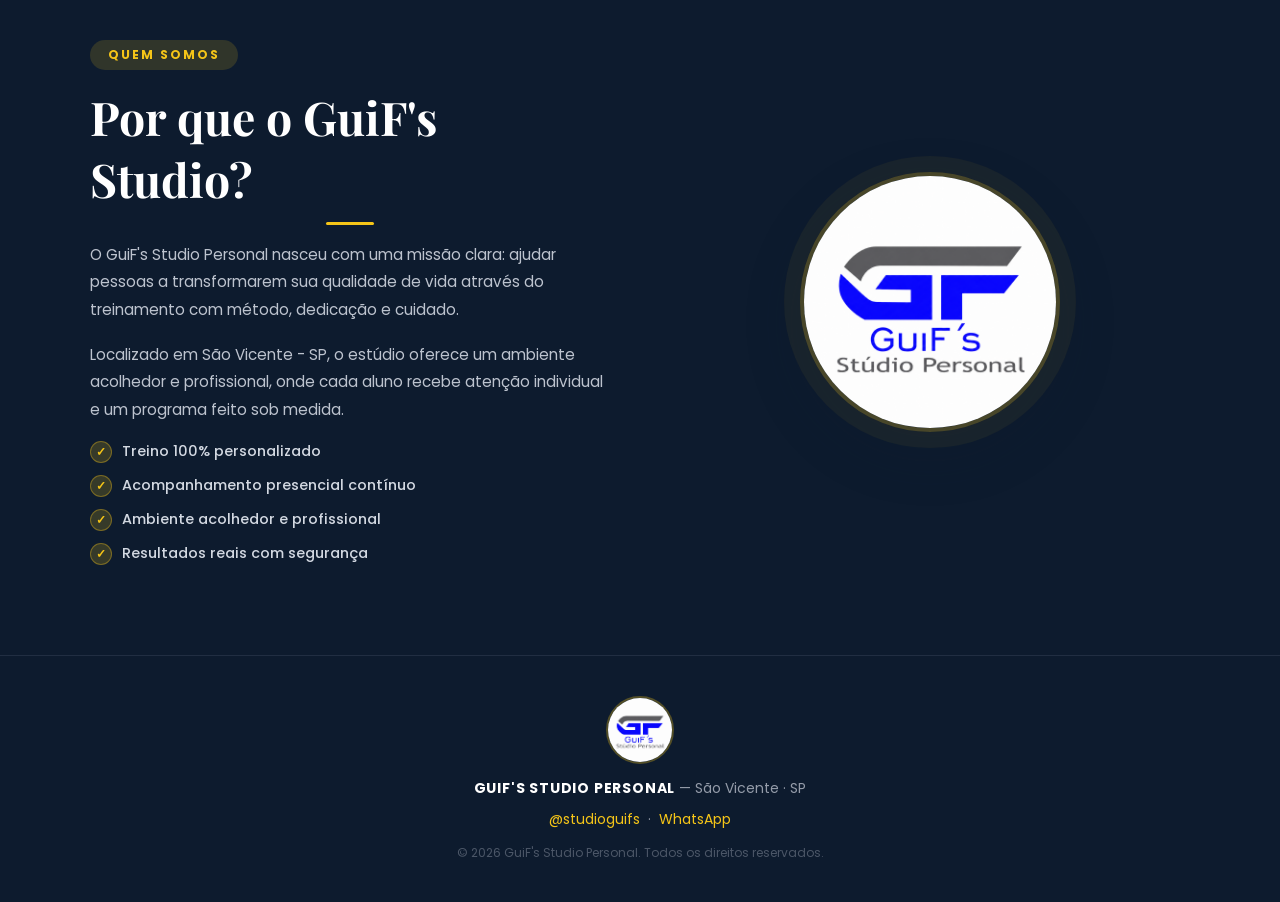
==== commit cca83a50: "Ajustes guifs" ====
--- a/guifs studio personal/index.html
+++ b/guifs studio personal/index.html
@@ -1,15 +1,19 @@
 <!DOCTYPE html>
 <html lang="pt-BR">
+
 <head>
   <meta charset="UTF-8" />
   <meta name="viewport" content="width=device-width, initial-scale=1.0" />
-  <title>GuiF's Studio Personal — Mude sua qualidade de vida</title>
+  <title>GuiF's Studio Personal — Você é sua prioridade!</title>
   <link rel="icon" href="../favicon.svg" type="image/svg+xml" />
   <link rel="stylesheet" href="style.css" />
   <link rel="preconnect" href="https://fonts.googleapis.com" />
   <link rel="preconnect" href="https://fonts.gstatic.com" crossorigin />
-  <link href="https://fonts.googleapis.com/css2?family=Playfair+Display:ital,wght@0,700;0,900;1,700&family=Poppins:wght@300;400;500;600;700&display=swap" rel="stylesheet" />
+  <link
+    href="https://fonts.googleapis.com/css2?family=Playfair+Display:ital,wght@0,700;0,900;1,700&family=Poppins:wght@300;400;500;600;700&display=swap"
+    rel="stylesheet" />
 </head>
+
 <body>
 
   <!-- NAV -->
@@ -20,9 +24,9 @@
         GUIF'S STUDIO PERSONAL
       </a>
       <ul class="nav-links" id="nav-links">
-        <li><a href="#planos"     onclick="closeNav()">Planos</a></li>
+        <li><a href="#planos" onclick="closeNav()">Planos</a></li>
         <li><a href="#como-pedir" onclick="closeNav()">Como Funciona</a></li>
-        <li><a href="#pedido"     onclick="closeNav()" class="nav-cta">Começar agora</a></li>
+        <li><a href="#pedido" onclick="closeNav()" class="nav-cta">Começar agora</a></li>
       </ul>
       <button class="hamburger" id="hamburger" onclick="toggleNav()" aria-label="Menu">
         <span></span><span></span><span></span>
@@ -36,8 +40,9 @@
     <div class="hero-dots"></div>
     <div class="hero-content">
       <span class="hero-badge">💪 Personal Training · São Vicente - SP</span>
-      <h1>Mude sua<br/><em>qualidade de vida.</em></h1>
-      <p>Treinos 100% personalizados com acompanhamento profissional. Seu objetivo é único — seu treino também deve ser.</p>
+      <h1>Você é sua <br /><em>prioridade.</em></h1>
+      <p>Treinos 100% personalizados com acompanhamento profissional. Seu objetivo é único — seu treino também deve ser.
+      </p>
       <div class="hero-btns">
         <a href="#pedido" class="btn-primary">Quero começar agora</a>
         <a href="#planos" class="btn-secondary">Ver plano</a>
@@ -54,7 +59,7 @@
     </div>
     <div class="section-wave">
       <svg viewBox="0 0 1440 70" preserveAspectRatio="none" xmlns="http://www.w3.org/2000/svg">
-        <path d="M0,35 C240,0 480,70 720,35 C960,0 1200,70 1440,35 L1440,70 L0,70 Z" fill="#ffffff"/>
+        <path d="M0,35 C240,0 480,70 720,35 C960,0 1200,70 1440,35 L1440,70 L0,70 Z" fill="#ffffff" />
       </svg>
     </div>
   </section>
@@ -64,28 +69,30 @@
     <div class="section-inner">
       <span class="section-label reveal">O que oferecemos</span>
       <h2 class="reveal">Acompanhamento completo</h2>
-      <p class="section-sub reveal">Um plano pensado do início ao fim para você atingir seus objetivos com segurança, evolução constante e suporte total.</p>
+      <p class="section-sub reveal">Um plano pensado do início ao fim para você atingir seus objetivos com segurança,
+        evolução constante e suporte total.</p>
       <div class="cards-grid">
 
         <div class="flavor-card destaque reveal" data-plano="Acompanhamento com Personal Trainer">
           <div class="card-icon">💪</div>
           <h3>Acompanhamento com Personal Trainer</h3>
-          <p>Avaliação física completa, montagem de planilha de treino exclusiva e acompanhamento presencial. Cada detalhe ajustado ao seu corpo e ao seu objetivo.</p>
+          <p>Avaliação física completa, montagem de planilha de treino exclusiva e acompanhamento presencial. Cada
+            detalhe ajustado ao seu corpo e ao seu objetivo.</p>
           <ul class="card-features">
             <li>✓ Avaliação física e anamnese</li>
-            <li>✓ Planilha personalizada</li>
             <li>✓ Acompanhamento presencial</li>
             <li>✓ Reavaliações periódicas</li>
           </ul>
           <span class="price">Consulte valores</span>
-          <button class="add-to-order" onclick="addPlano('Acompanhamento com Personal Trainer')">+ Quero começar</button>
-        </div>
-
-      </div>
-    </div>
-    <div class="section-wave">
-      <svg viewBox="0 0 1440 70" preserveAspectRatio="none" xmlns="http://www.w3.org/2000/svg">
-        <path d="M0,20 C360,70 1080,0 1440,50 L1440,70 L0,70 Z" fill="#eef2fb"/>
+          <button class="add-to-order" onclick="addPlano('Acompanhamento com Personal Trainer')">+ Quero
+            começar</button>
+        </div>
+
+      </div>
+    </div>
+    <div class="section-wave">
+      <svg viewBox="0 0 1440 70" preserveAspectRatio="none" xmlns="http://www.w3.org/2000/svg">
+        <path d="M0,20 C360,70 1080,0 1440,50 L1440,70 L0,70 Z" fill="#eef2fb" />
       </svg>
     </div>
   </section>
@@ -120,7 +127,7 @@
     </div>
     <div class="section-wave">
       <svg viewBox="0 0 1440 70" preserveAspectRatio="none" xmlns="http://www.w3.org/2000/svg">
-        <path d="M0,50 C480,0 960,70 1440,20 L1440,70 L0,70 Z" fill="#ffffff"/>
+        <path d="M0,50 C480,0 960,70 1440,20 L1440,70 L0,70 Z" fill="#ffffff" />
       </svg>
     </div>
   </section>
@@ -136,7 +143,7 @@
         <div id="order-list-wrap">
           <h4>Plano selecionado:</h4>
           <ul id="order-list">
-            <li class="empty-msg">Nenhum plano selecionado ainda.<br/>Clique em "+ Quero começar" acima.</li>
+            <li class="empty-msg">Nenhum plano selecionado ainda.<br />Clique em "+ Quero começar" acima.</li>
           </ul>
           <button id="clear-order" onclick="clearOrder()" style="display:none;">🗑 Limpar seleção</button>
         </div>
@@ -152,7 +159,10 @@
           <textarea id="obs" placeholder="Ex: manhãs de segunda, quarta e sexta, tenho lesão no joelho…"></textarea>
 
           <button class="btn-whatsapp" onclick="sendWhatsApp()">
-            <svg viewBox="0 0 24 24" fill="currentColor" width="22" height="22"><path d="M17.472 14.382c-.297-.149-1.758-.867-2.03-.967-.273-.099-.471-.148-.67.15-.197.297-.767.966-.94 1.164-.173.199-.347.223-.644.075-.297-.15-1.255-.463-2.39-1.475-.883-.788-1.48-1.761-1.653-2.059-.173-.297-.018-.458.13-.606.134-.133.298-.347.446-.52.149-.174.198-.298.298-.497.099-.198.05-.371-.025-.52-.075-.149-.669-1.612-.916-2.207-.242-.579-.487-.5-.669-.51-.173-.008-.371-.01-.57-.01-.198 0-.52.074-.792.372-.272.297-1.04 1.016-1.04 2.479 0 1.462 1.065 2.875 1.213 3.074.149.198 2.096 3.2 5.077 4.487.709.306 1.262.489 1.694.625.712.227 1.36.195 1.871.118.571-.085 1.758-.719 2.006-1.413.248-.694.248-1.289.173-1.413-.074-.124-.272-.198-.57-.347m-5.421 7.403h-.004a9.87 9.87 0 01-5.031-1.378l-.361-.214-3.741.982.998-3.648-.235-.374a9.86 9.86 0 01-1.51-5.26c.001-5.45 4.436-9.884 9.888-9.884 2.64 0 5.122 1.03 6.988 2.898a9.825 9.825 0 012.893 6.994c-.003 5.45-4.437 9.884-9.885 9.884m8.413-18.297A11.815 11.815 0 0012.05 0C5.495 0 .16 5.335.157 11.892c0 2.096.547 4.142 1.588 5.945L.057 24l6.305-1.654a11.882 11.882 0 005.683 1.448h.005c6.554 0 11.89-5.335 11.893-11.893a11.821 11.821 0 00-3.48-8.413z"/></svg>
+            <svg viewBox="0 0 24 24" fill="currentColor" width="22" height="22">
+              <path
+                d="M17.472 14.382c-.297-.149-1.758-.867-2.03-.967-.273-.099-.471-.148-.67.15-.197.297-.767.966-.94 1.164-.173.199-.347.223-.644.075-.297-.15-1.255-.463-2.39-1.475-.883-.788-1.48-1.761-1.653-2.059-.173-.297-.018-.458.13-.606.134-.133.298-.347.446-.52.149-.174.198-.298.298-.497.099-.198.05-.371-.025-.52-.075-.149-.669-1.612-.916-2.207-.242-.579-.487-.5-.669-.51-.173-.008-.371-.01-.57-.01-.198 0-.52.074-.792.372-.272.297-1.04 1.016-1.04 2.479 0 1.462 1.065 2.875 1.213 3.074.149.198 2.096 3.2 5.077 4.487.709.306 1.262.489 1.694.625.712.227 1.36.195 1.871.118.571-.085 1.758-.719 2.006-1.413.248-.694.248-1.289.173-1.413-.074-.124-.272-.198-.57-.347m-5.421 7.403h-.004a9.87 9.87 0 01-5.031-1.378l-.361-.214-3.741.982.998-3.648-.235-.374a9.86 9.86 0 01-1.51-5.26c.001-5.45 4.436-9.884 9.888-9.884 2.64 0 5.122 1.03 6.988 2.898a9.825 9.825 0 012.893 6.994c-.003 5.45-4.437 9.884-9.885 9.884m8.413-18.297A11.815 11.815 0 0012.05 0C5.495 0 .16 5.335.157 11.892c0 2.096.547 4.142 1.588 5.945L.057 24l6.305-1.654a11.882 11.882 0 005.683 1.448h.005c6.554 0 11.89-5.335 11.893-11.893a11.821 11.821 0 00-3.48-8.413z" />
+            </svg>
             Falar pelo WhatsApp
           </button>
         </div>
@@ -160,7 +170,7 @@
     </div>
     <div class="section-wave">
       <svg viewBox="0 0 1440 70" preserveAspectRatio="none" xmlns="http://www.w3.org/2000/svg">
-        <path d="M0,35 C240,0 480,70 720,35 C960,0 1200,70 1440,35 L1440,70 L0,70 Z" fill="#0d1b2e"/>
+        <path d="M0,35 C240,0 480,70 720,35 C960,0 1200,70 1440,35 L1440,70 L0,70 Z" fill="#0d1b2e" />
       </svg>
     </div>
   </section>
@@ -171,8 +181,10 @@
       <div class="sobre-text reveal">
         <span class="section-label">Quem somos</span>
         <h2>Por que o GuiF's Studio?</h2>
-        <p>O GuiF's Studio Personal nasceu com uma missão clara: ajudar pessoas a transformarem sua qualidade de vida através do treinamento com método, dedicação e cuidado.</p>
-        <p>Localizado em São Vicente - SP, o estúdio oferece um ambiente acolhedor e profissional, onde cada aluno recebe atenção individual e um programa feito sob medida.</p>
+        <p>O GuiF's Studio Personal nasceu com uma missão clara: ajudar pessoas a transformarem sua qualidade de vida
+          através do treinamento com método, dedicação e cuidado.</p>
+        <p>Localizado em São Vicente - SP, o estúdio oferece um ambiente acolhedor e profissional, onde cada aluno
+          recebe atenção individual e um programa feito sob medida.</p>
         <ul class="vantagens">
           <li><span class="check">✓</span> Treino 100% personalizado</li>
           <li><span class="check">✓</span> Acompanhamento presencial contínuo</li>
@@ -203,10 +215,14 @@
 
   <!-- FLOATING WHATSAPP -->
   <a class="fab-whatsapp" href="https://wa.me/5513991690440" target="_blank" id="fab" aria-label="Fale pelo WhatsApp">
-    <svg viewBox="0 0 24 24" fill="currentColor" width="28" height="28"><path d="M17.472 14.382c-.297-.149-1.758-.867-2.03-.967-.273-.099-.471-.148-.67.15-.197.297-.767.966-.94 1.164-.173.199-.347.223-.644.075-.297-.15-1.255-.463-2.39-1.475-.883-.788-1.48-1.761-1.653-2.059-.173-.297-.018-.458.13-.606.134-.133.298-.347.446-.52.149-.174.198-.298.298-.497.099-.198.05-.371-.025-.52-.075-.149-.669-1.612-.916-2.207-.242-.579-.487-.5-.669-.51-.173-.008-.371-.01-.57-.01-.198 0-.52.074-.792.372-.272.297-1.04 1.016-1.04 2.479 0 1.462 1.065 2.875 1.213 3.074.149.198 2.096 3.2 5.077 4.487.709.306 1.262.489 1.694.625.712.227 1.36.195 1.871.118.571-.085 1.758-.719 2.006-1.413.248-.694.248-1.289.173-1.413-.074-.124-.272-.198-.57-.347m-5.421 7.403h-.004a9.87 9.87 0 01-5.031-1.378l-.361-.214-3.741.982.998-3.648-.235-.374a9.86 9.86 0 01-1.51-5.26c.001-5.45 4.436-9.884 9.888-9.884 2.64 0 5.122 1.03 6.988 2.898a9.825 9.825 0 012.893 6.994c-.003 5.45-4.437 9.884-9.885 9.884m8.413-18.297A11.815 11.815 0 0012.05 0C5.495 0 .16 5.335.157 11.892c0 2.096.547 4.142 1.588 5.945L.057 24l6.305-1.654a11.882 11.882 0 005.683 1.448h.005c6.554 0 11.89-5.335 11.893-11.893a11.821 11.821 0 00-3.48-8.413z"/></svg>
+    <svg viewBox="0 0 24 24" fill="currentColor" width="28" height="28">
+      <path
+        d="M17.472 14.382c-.297-.149-1.758-.867-2.03-.967-.273-.099-.471-.148-.67.15-.197.297-.767.966-.94 1.164-.173.199-.347.223-.644.075-.297-.15-1.255-.463-2.39-1.475-.883-.788-1.48-1.761-1.653-2.059-.173-.297-.018-.458.13-.606.134-.133.298-.347.446-.52.149-.174.198-.298.298-.497.099-.198.05-.371-.025-.52-.075-.149-.669-1.612-.916-2.207-.242-.579-.487-.5-.669-.51-.173-.008-.371-.01-.57-.01-.198 0-.52.074-.792.372-.272.297-1.04 1.016-1.04 2.479 0 1.462 1.065 2.875 1.213 3.074.149.198 2.096 3.2 5.077 4.487.709.306 1.262.489 1.694.625.712.227 1.36.195 1.871.118.571-.085 1.758-.719 2.006-1.413.248-.694.248-1.289.173-1.413-.074-.124-.272-.198-.57-.347m-5.421 7.403h-.004a9.87 9.87 0 01-5.031-1.378l-.361-.214-3.741.982.998-3.648-.235-.374a9.86 9.86 0 01-1.51-5.26c.001-5.45 4.436-9.884 9.888-9.884 2.64 0 5.122 1.03 6.988 2.898a9.825 9.825 0 012.893 6.994c-.003 5.45-4.437 9.884-9.885 9.884m8.413-18.297A11.815 11.815 0 0012.05 0C5.495 0 .16 5.335.157 11.892c0 2.096.547 4.142 1.588 5.945L.057 24l6.305-1.654a11.882 11.882 0 005.683 1.448h.005c6.554 0 11.89-5.335 11.893-11.893a11.821 11.821 0 00-3.48-8.413z" />
+    </svg>
     <span>Começar agora</span>
   </a>
 
   <script src="script.js"></script>
 </body>
-</html>
+
+</html>
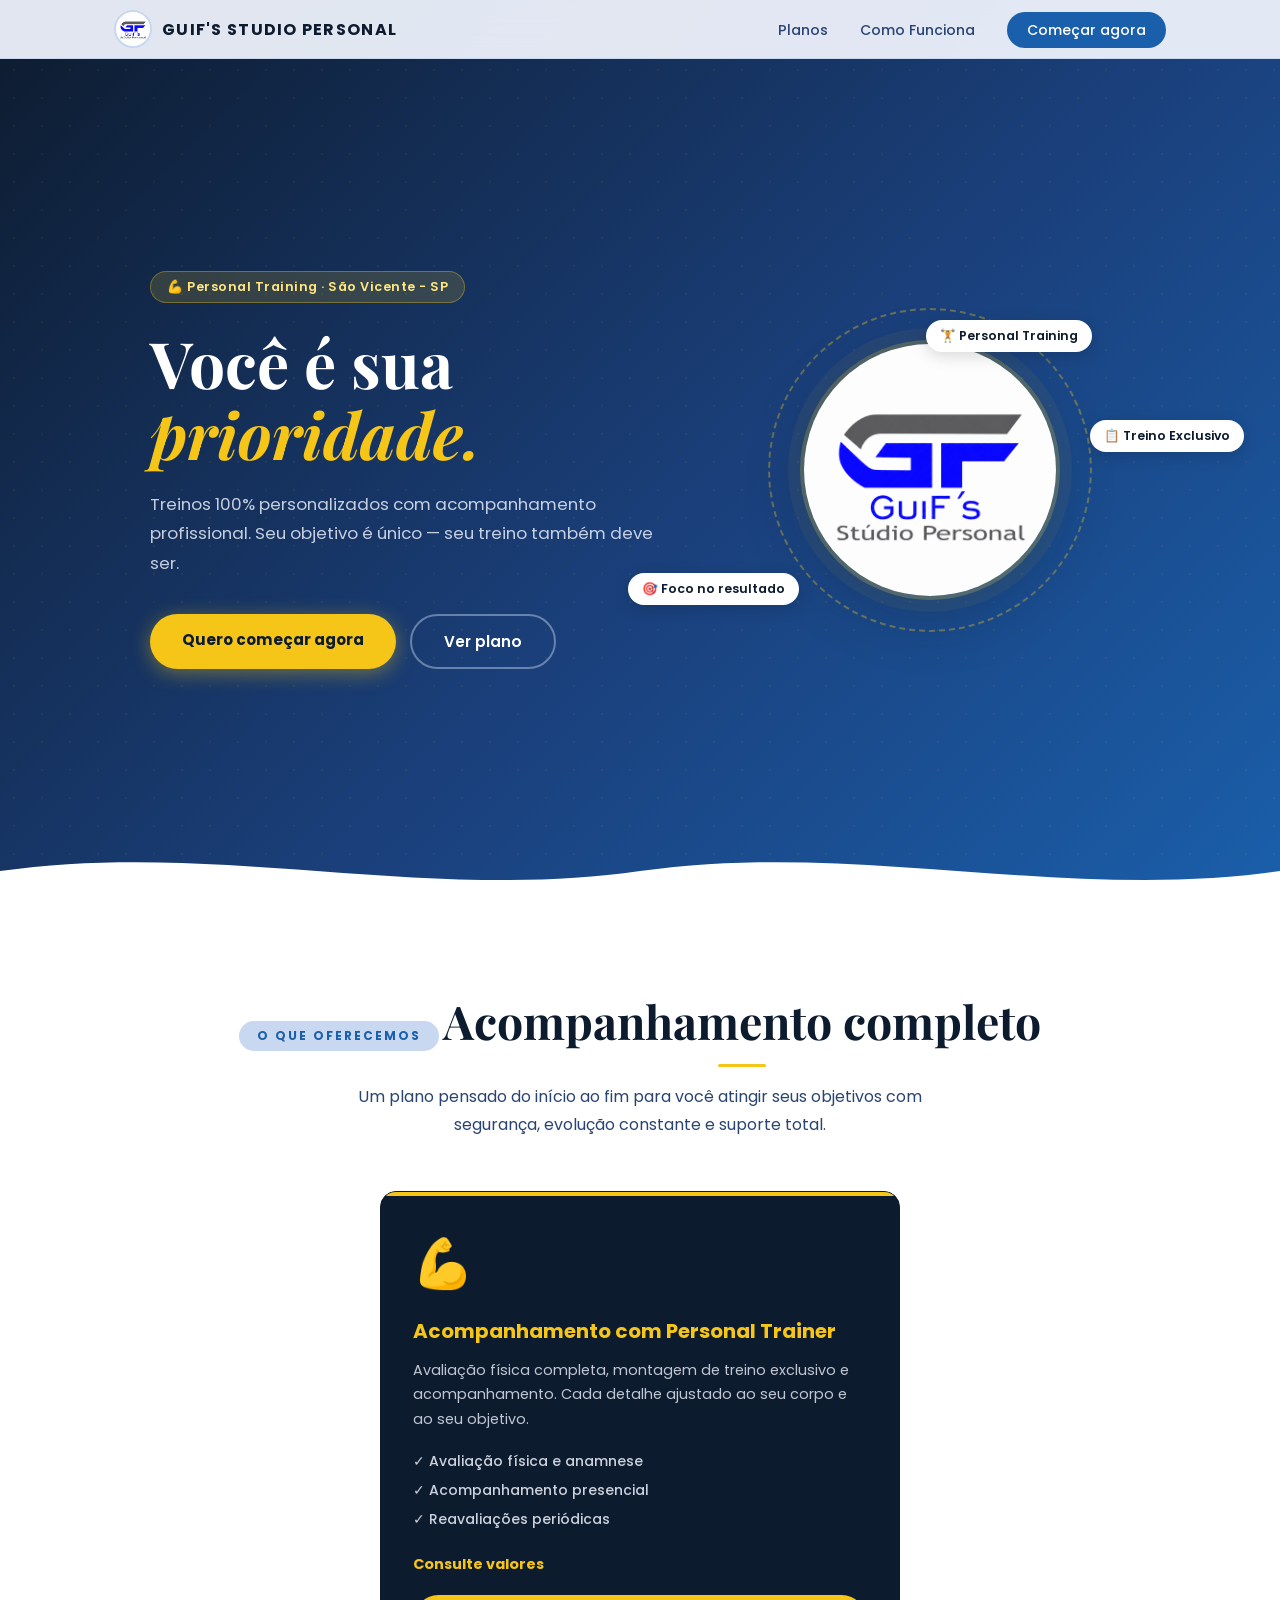
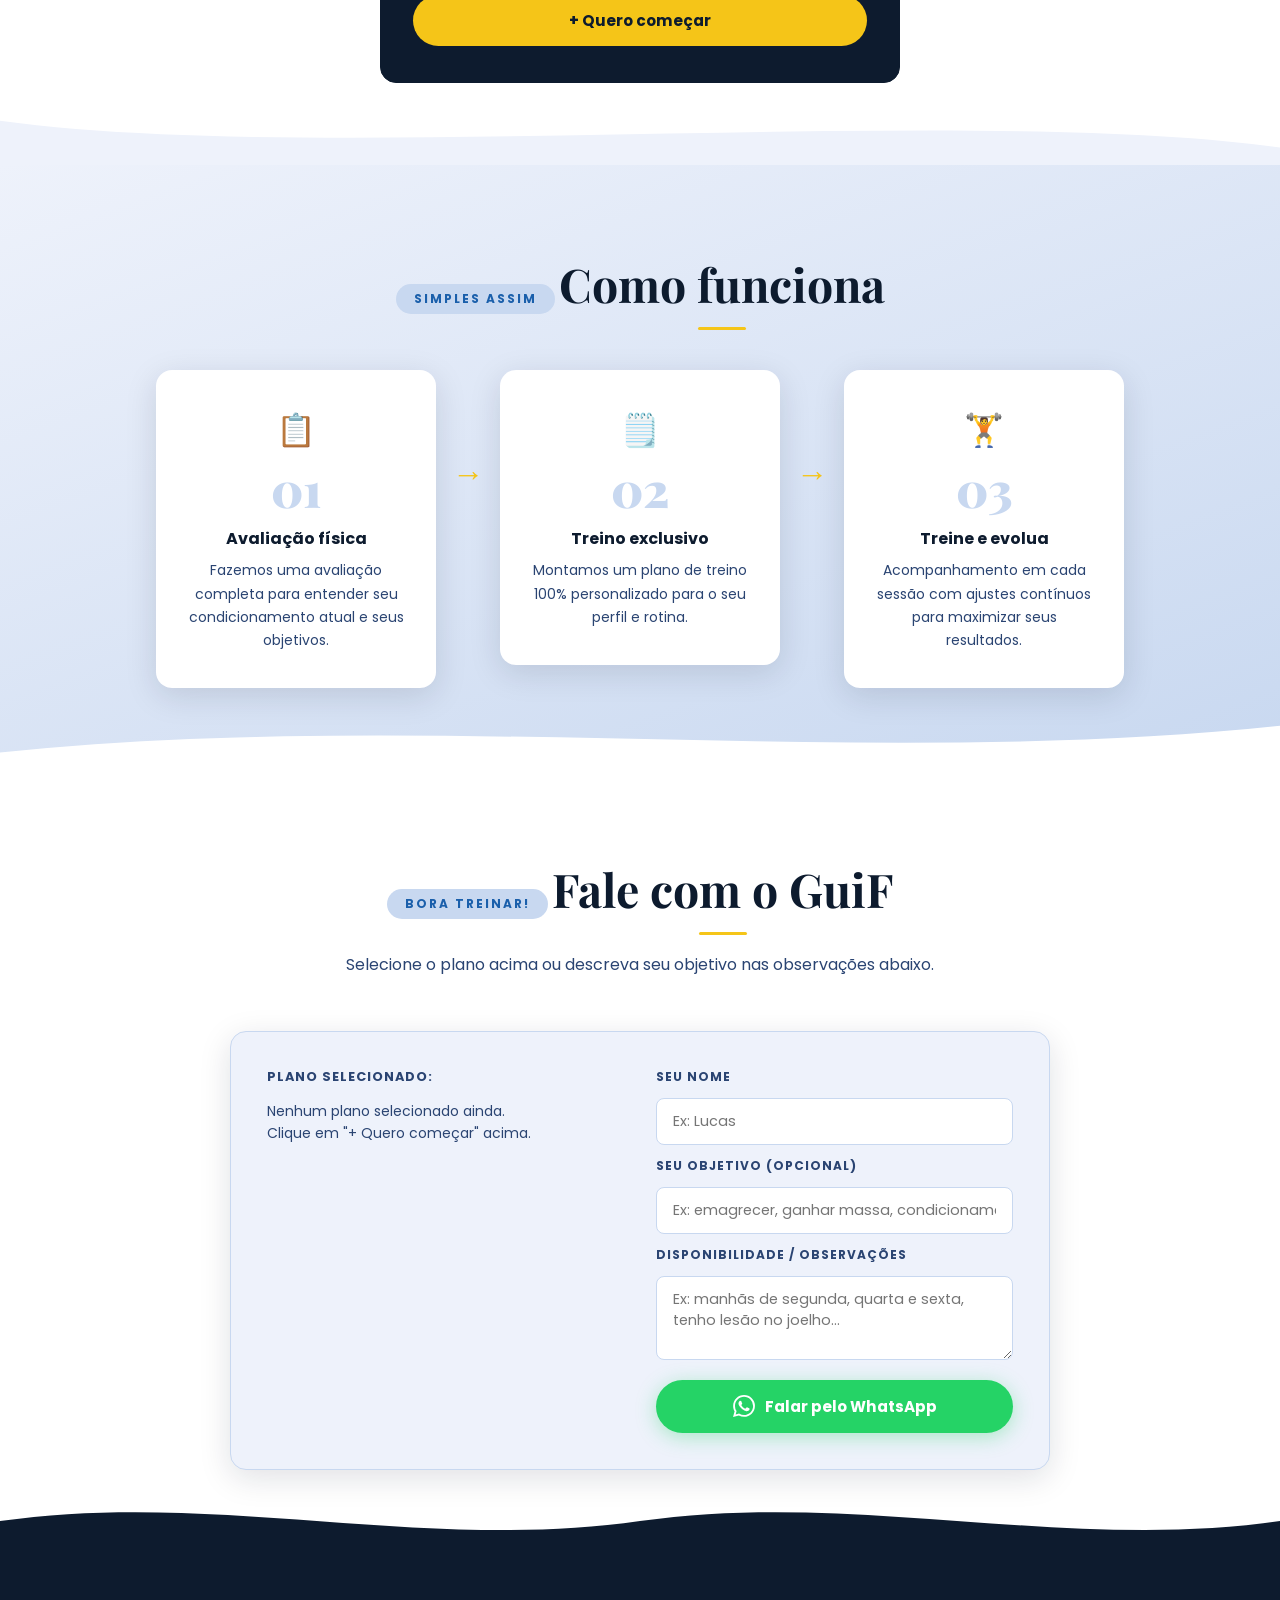
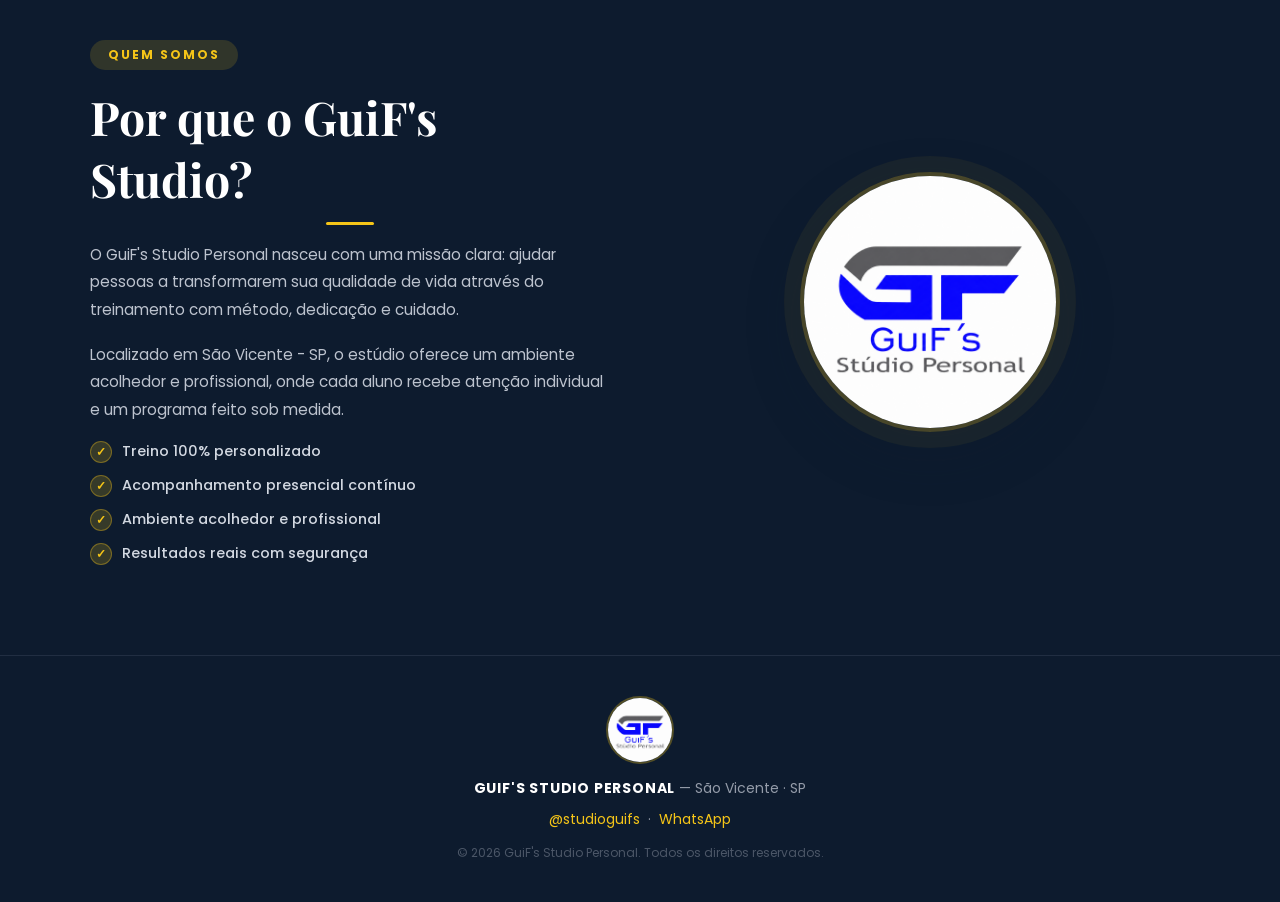
==== commit a179a647: "ajustes guifs" ====
--- a/guifs studio personal/index.html
+++ b/guifs studio personal/index.html
@@ -53,7 +53,7 @@
         <div class="hero-logo-ring"></div>
         <img src="logo.png" alt="GuiF's Studio Personal" class="hero-logo" />
         <span class="float-tag f1">🏋️ Personal Training</span>
-        <span class="float-tag f2">📋 Planilha exclusiva</span>
+        <span class="float-tag f2">📋 Treino Exclusivo</span>
         <span class="float-tag f3">🎯 Foco no resultado</span>
       </div>
     </div>
@@ -76,7 +76,7 @@
         <div class="flavor-card destaque reveal" data-plano="Acompanhamento com Personal Trainer">
           <div class="card-icon">💪</div>
           <h3>Acompanhamento com Personal Trainer</h3>
-          <p>Avaliação física completa, montagem de planilha de treino exclusiva e acompanhamento presencial. Cada
+          <p>Avaliação física completa, montagem de treino exclusivo e acompanhamento. Cada
             detalhe ajustado ao seu corpo e ao seu objetivo.</p>
           <ul class="card-features">
             <li>✓ Avaliação física e anamnese</li>
@@ -113,15 +113,15 @@
         <div class="step reveal">
           <div class="step-emoji">🗒️</div>
           <div class="step-number">02</div>
-          <h4>Planilha exclusiva</h4>
-          <p>Montamos uma planilha de treino 100% personalizada para o seu perfil e rotina.</p>
+          <h4>Treino exclusivo</h4>
+          <p>Montamos um plano de treino 100% personalizado para o seu perfil e rotina.</p>
         </div>
         <div class="step-arrow reveal">→</div>
         <div class="step reveal">
           <div class="step-emoji">🏋️</div>
           <div class="step-number">03</div>
           <h4>Treine e evolua</h4>
-          <p>Acompanhamento presencial em cada sessão com ajustes contínuos para maximizar seus resultados.</p>
+          <p>Acompanhamento em cada sessão com ajustes contínuos para maximizar seus resultados.</p>
         </div>
       </div>
     </div>
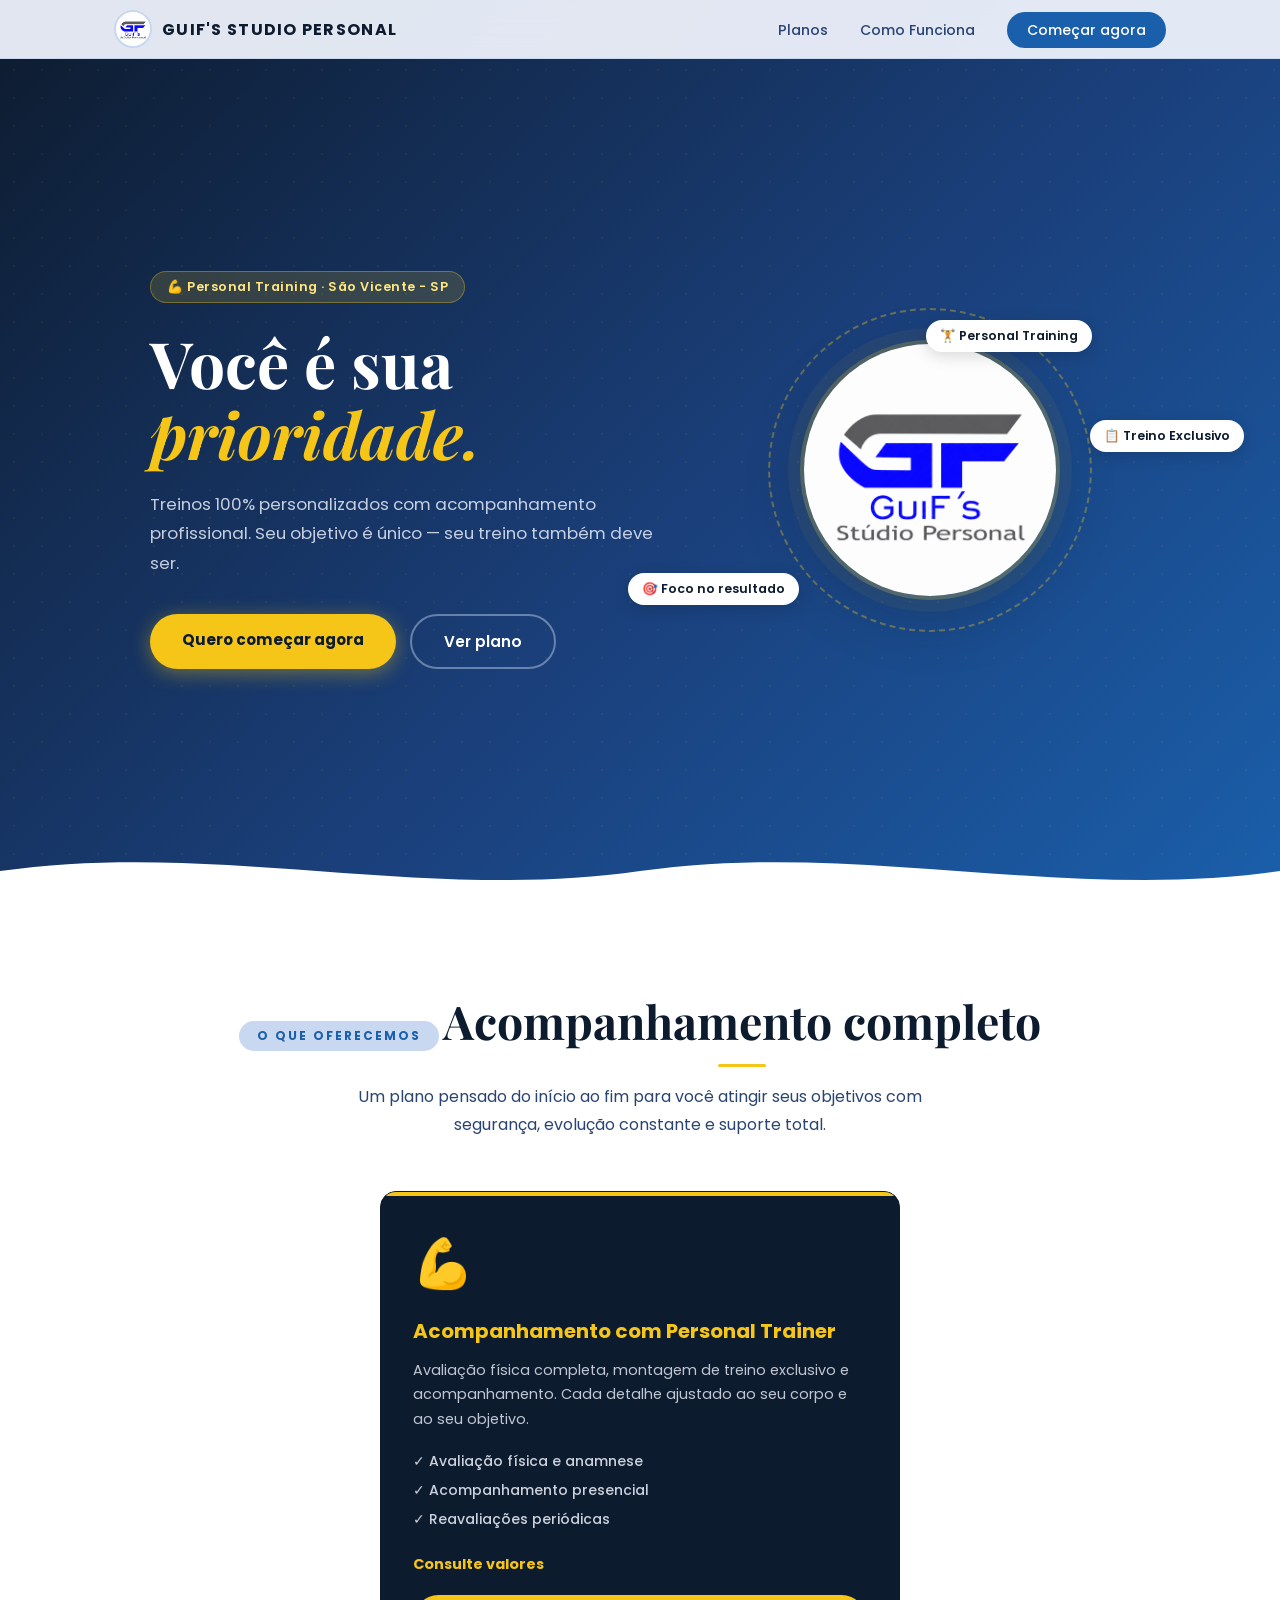
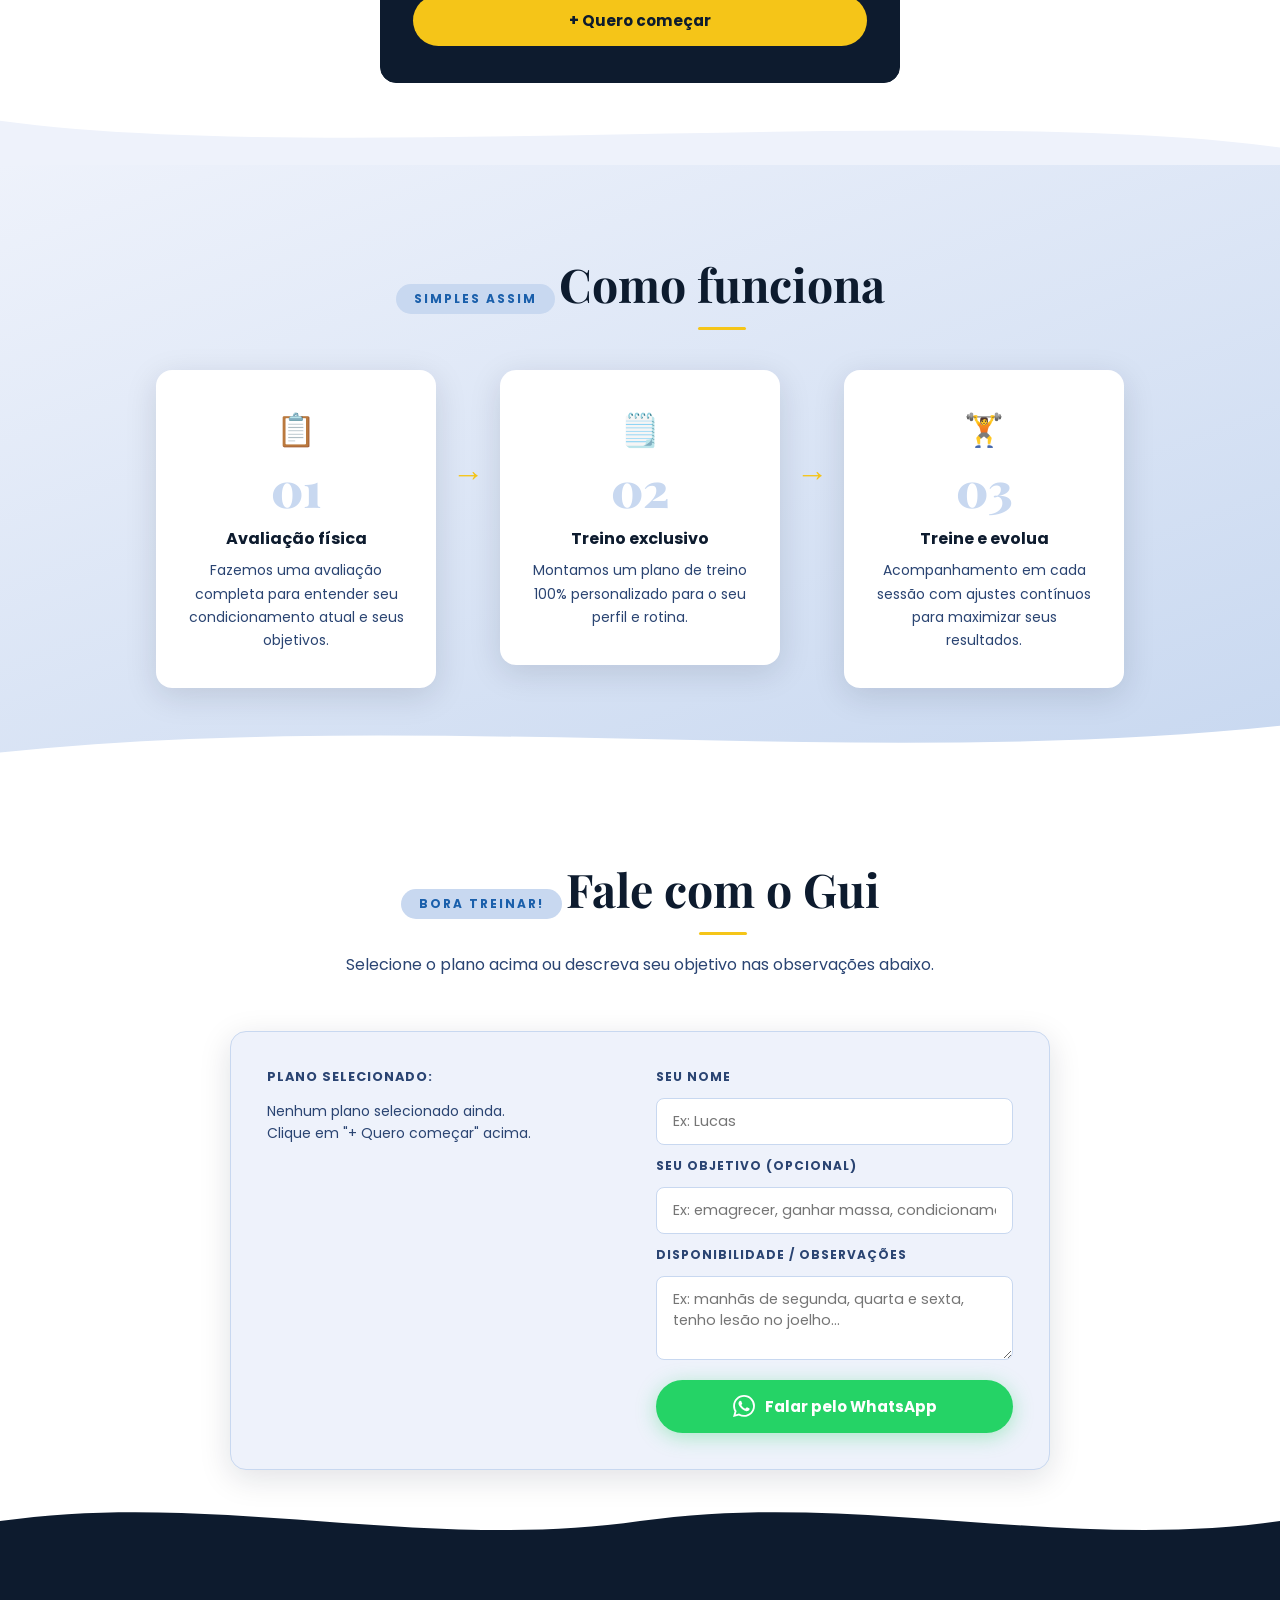
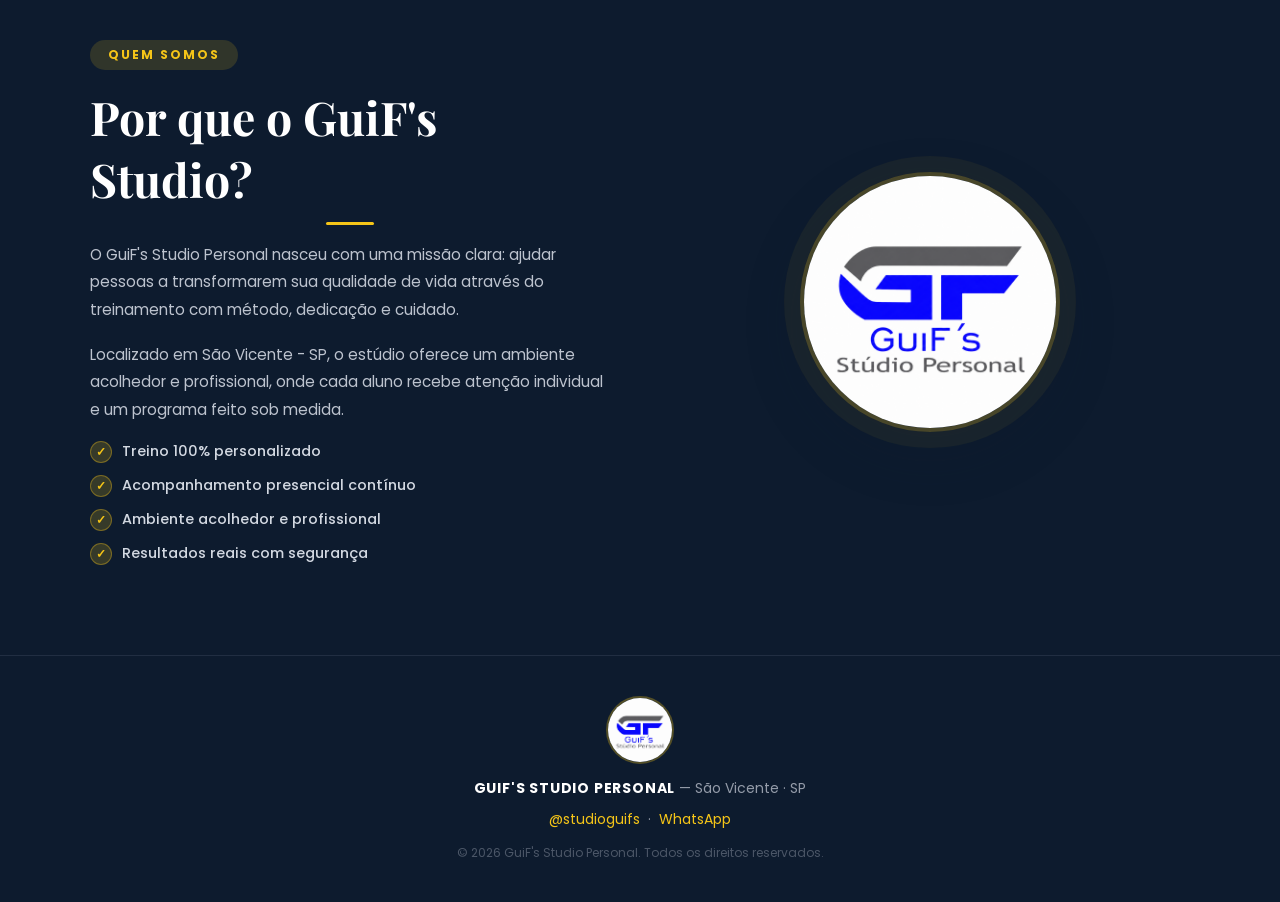
==== commit ae69ebe0: "Fale com o Gui" ====
--- a/guifs studio personal/index.html
+++ b/guifs studio personal/index.html
@@ -136,7 +136,7 @@
   <section id="pedido">
     <div class="section-inner">
       <span class="section-label reveal">Bora treinar!</span>
-      <h2 class="reveal">Fale com o GuiF</h2>
+      <h2 class="reveal">Fale com o Gui</h2>
       <p class="section-sub reveal">Selecione o plano acima ou descreva seu objetivo nas observações abaixo.</p>
 
       <div class="order-box reveal">
